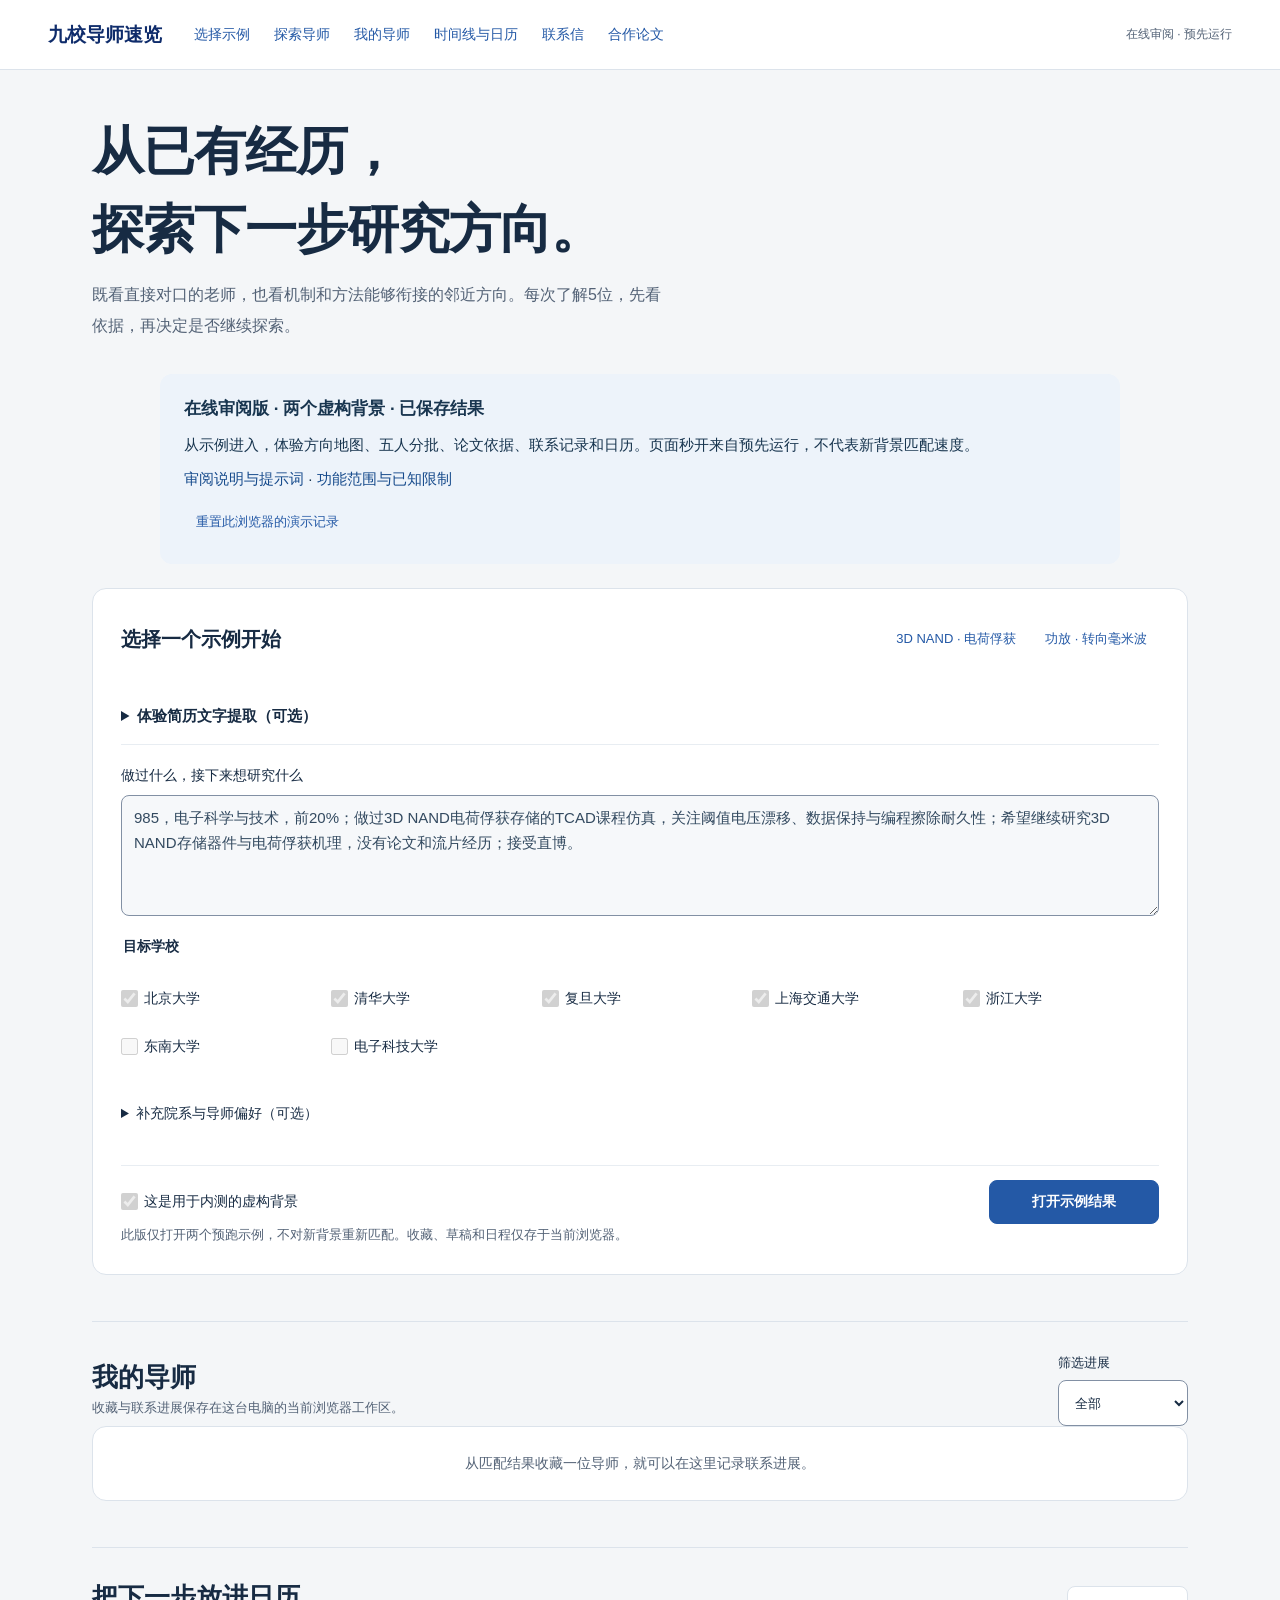
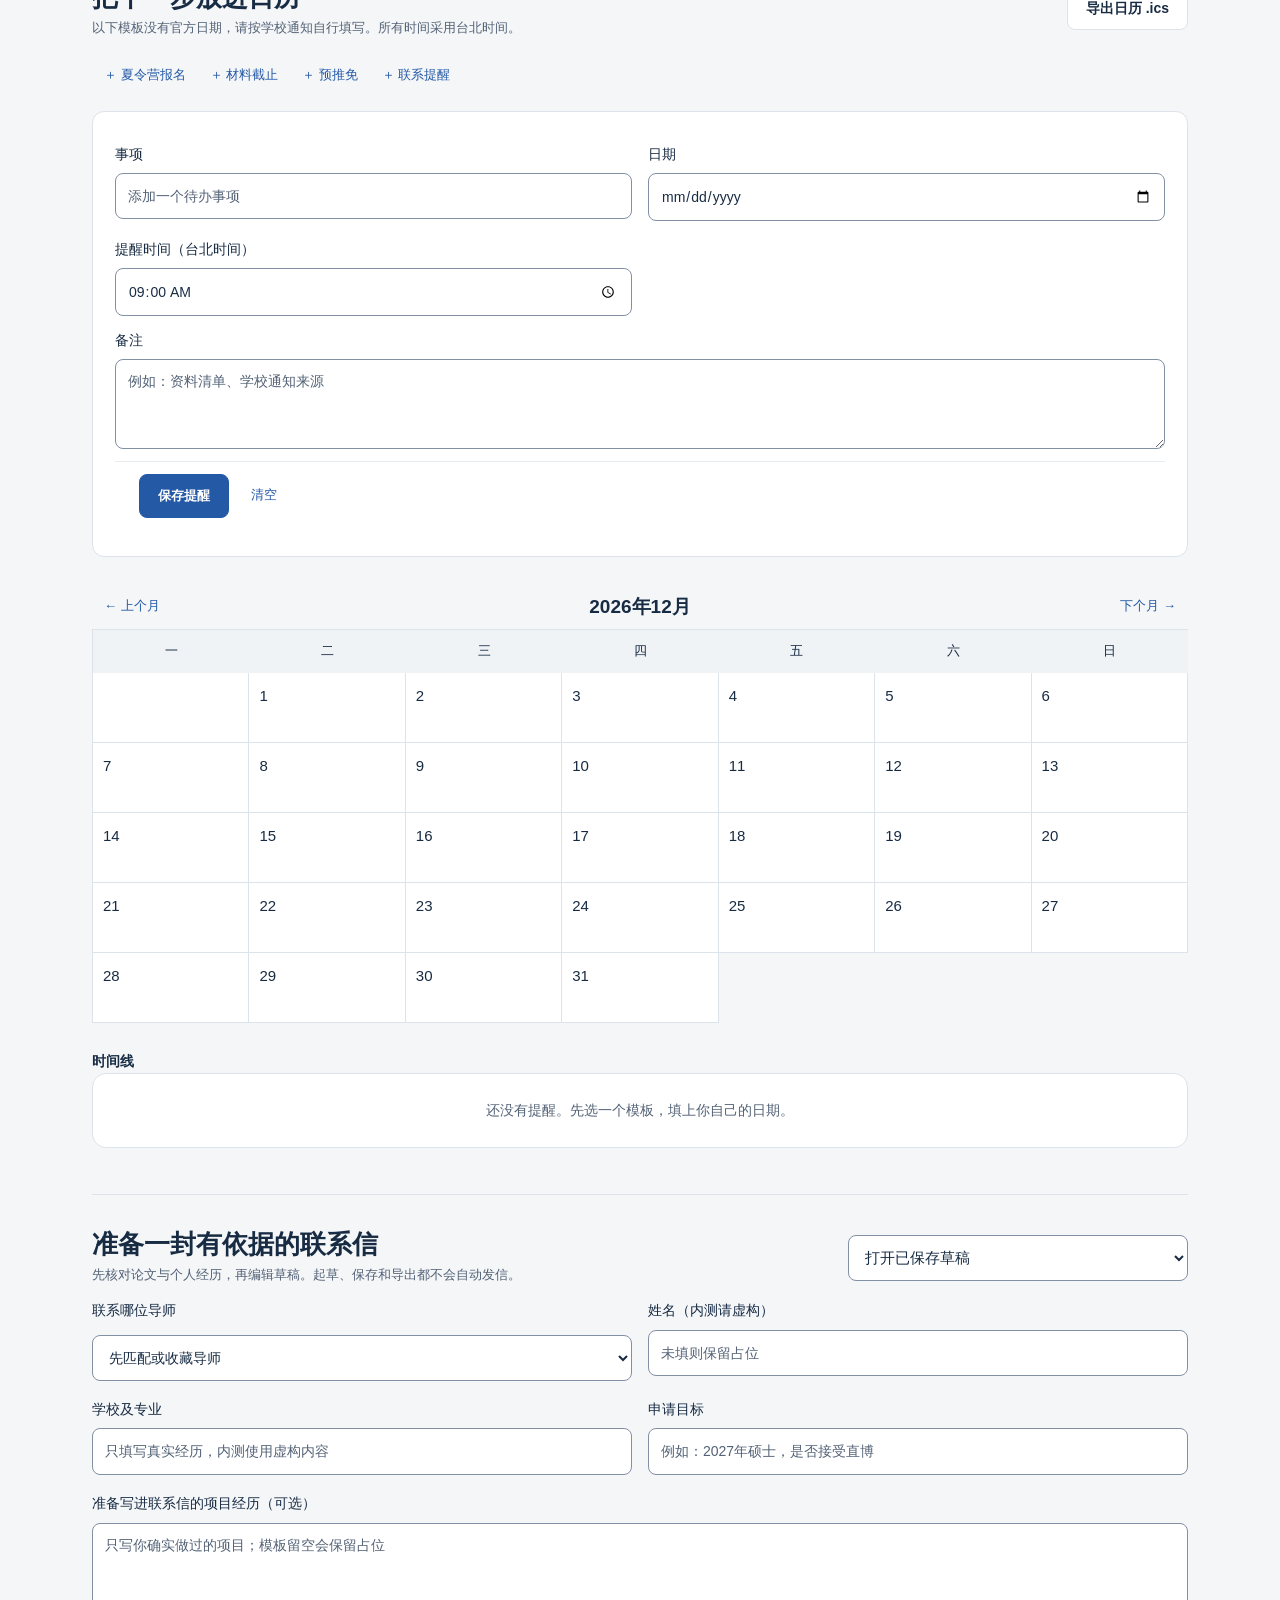
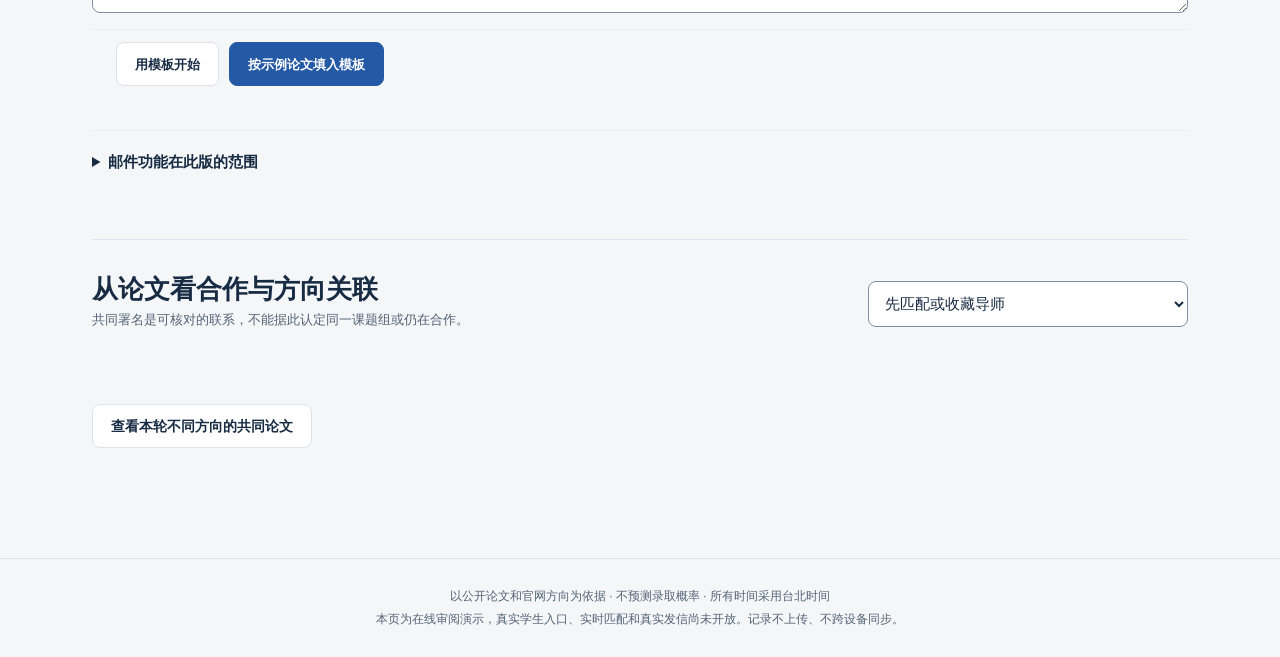
==== index.html @ c2f6258d "Publish curated interactive mentor review demo" ====
<!doctype html>
<html lang="zh-Hans"><head><meta charset="utf-8"><meta name="viewport" content="width=device-width,initial-scale=1"><meta name="theme-color" content="#F4F6F8"><title>导师探索 · 在线审阅版</title><link rel="stylesheet" href="./base.css"><link rel="stylesheet" href="./explore.css"><script src="./vendor/mammoth.browser.js" defer></script><script src="./review-runtime.js" defer></script><script src="./explore.js" defer></script><script src="./planner.js" defer></script><script src="./workbench.js" defer></script><link rel="stylesheet" href="./review.css"><script src="./review-controls.js" defer></script><meta name="robots" content="noindex,nofollow"><meta name="referrer" content="no-referrer"><meta http-equiv="Content-Security-Policy" content="default-src 'self'; script-src 'self'; style-src 'self' 'unsafe-inline'; img-src 'self' data:; connect-src 'self'; object-src 'none'; base-uri 'self'; form-action 'none'"></head>
<body><a class="skip-link" href="#main">跳到主要内容</a>
<header class="site-header"><div class="explore-nav"><a class="brand" href="./">九校导师速览</a><nav aria-label="主导航"><a href="#background">选择示例</a><a href="#results">探索导师</a><a href="#my-teachers">我的导师</a><a href="#calendar-section">时间线与日历</a><a href="#contact-workbench">联系信</a><a href="#network-section">合作论文</a></nav><span class="demo-mark">在线审阅 · 预先运行</span></div></header>
<main id="main">
<section id="background" aria-labelledby="page-title"><div class="intro"><h1 id="page-title">从已有经历，<br>探索下一步研究方向。</h1><p>既看直接对口的老师，也看机制和方法能够衔接的邻近方向。每次了解5位，先看依据，再决定是否继续探索。</p></div>
<aside class="review-intro" aria-label="审阅范围"><strong>在线审阅版 · 两个虚构背景 · 已保存结果</strong><p>从示例进入，体验方向地图、五人分批、论文依据、联系记录和日历。页面秒开来自预先运行，不代表新背景匹配速度。</p><p><a href="./REVIEWER_PROMPT.md" target="_blank" rel="noopener">审阅说明与提示词</a> · <a href="./README.md" target="_blank" rel="noopener">功能范围与已知限制</a></p><button id="reset-review" type="button" class="text-button">重置此浏览器的演示记录</button><span id="review-status" role="status"></span></aside><form id="profile-form" class="profile-panel"><div class="form-heading"><h2>选择一个示例开始</h2><div class="example-buttons"><button type="button" class="text-button" data-case="E01">3D NAND · 电荷俘获</button><button type="button" class="text-button" data-case="E06">功放 · 转向毫米波</button></div></div>
<details class="resume-upload"><summary>体验简历文字提取（可选）</summary><label for="resume-file">选择虚构简历</label><input id="resume-file" type="file" accept=".pdf,.docx"><p class="caption">PDF或Word，8MB以内。仅在浏览器提取文字，不会重新匹配；请使用虚构材料。</p><p id="resume-status" role="status"></p><div id="resume-preview" hidden><label for="resume-text">提取的文字 · 可直接修改</label><textarea id="resume-text" rows="5" maxlength="20000"></textarea><button id="apply-resume" class="button secondary" type="button">预览完成（此版不重新匹配）</button></div></details>
<label for="background-text">做过什么，接下来想研究什么</label><textarea readonly id="background-text" rows="4" minlength="15" maxlength="2400" required placeholder="例如：做过电荷俘获存储的课程仿真，想继续研究阈值漂移和数据保持。请把已有经历和目标分开写。"></textarea>
<fieldset><legend>目标学校</legend><div id="school-options" class="school-options"></div></fieldset>
<details class="preferences"><summary>补充院系与导师偏好（可选）</summary><div class="form-grid"><label>学院 / 院系关键词<input id="college" maxlength="120" placeholder="例如：微电子；留空不限"></label><label>直博意愿<select id="direct-phd"><option value="">不限定</option><option>接受</option><option>不接受</option></select></label><label>导师偏好<select id="mentor-preference"><option value="">不限定</option><option>年轻老师优先</option></select></label><label>更想探索的方向<input id="direction-preference" maxlength="120" placeholder="例如：器件可靠性"></label></div><p class="caption">院系用于筛选，方向偏好用于同等证据下排序。年龄与招生类型资料未统一核实，相关意愿会记录并提醒联系时确认。</p></details>
<label id="resume-confirm-wrap" class="fictional-label" hidden><input id="resume-confirm" type="checkbox">我已检查提取内容，区分了已有经历与研究目标</label>
<div class="form-bottom"><label class="fictional-label"><input id="fictional" type="checkbox" required checked>这是用于内测的虚构背景</label><button id="submit" class="button primary" type="submit">打开示例结果</button></div>
<p id="build-state" class="caption" role="status"></p></form></section>
<div id="error" class="notice warn" role="alert" hidden></div>
<section id="working" class="working" aria-live="polite" hidden><h2>正在寻找有依据的连接</h2><p id="working-text"></p><p class="caption">先找候选，再逐位读论文。已完成的步骤会保留。</p></section>
<section id="results" hidden aria-labelledby="results-title"><div class="results-title-row"><div><h2 id="results-title" tabindex="-1">你的方向地图</h2><p id="result-count" class="caption"></p></div><label class="account-control" for="account">演示档位<select id="account"><option value="普通">普通 · 1批</option><option value="会员">会员 · 最多4批</option></select></label></div>
<p id="result-mode" class="source-note"></p><div id="background-progress" class="background-progress" role="status" hidden><span id="background-progress-text"></span><button id="resume-job" type="button" class="text-button" hidden>接续其余候选</button></div><p id="preference-note" class="source-note"></p>
<p class="map-help">选一个方向，下一批围绕它继续探索。地图人数来自本轮论文判断；不足20位时按实际人数展示。<a href="#teacher-cards">先看这一批导师 ↓</a></p>
<div id="direction-map" class="direction-map" role="group" aria-label="选择下一批方向"></div>
<div class="batch-heading"><h2 id="batch-title">先了解这5位</h2><p id="batch-note" class="caption"></p></div><div id="teacher-cards"></div>
<div class="next-row"><p id="next-note" class="caption"></p><button type="button" id="next" class="button primary">再看下一批5位</button></div>
<section class="why-section" aria-labelledby="why-title"><h2 id="why-title">没有看到你想到的老师？</h2><p>查一查是学校范围、目录覆盖，还是这轮检索和判断的原因。</p><form id="why-form"><label for="teacher-name">导师姓名</label><div class="why-controls"><input id="teacher-name" maxlength="40" required placeholder="输入完整姓名"><button class="button secondary" type="submit">查看原因</button></div></form><div id="why-answer" role="status"></div></section>
</section>
<section id="my-teachers" class="planner-section" aria-labelledby="saved-title"><div class="results-title-row"><div><h2 id="saved-title">我的导师</h2><p class="caption">收藏与联系进展保存在这台电脑的当前浏览器工作区。</p></div><label>筛选进展<select id="contact-filter"><option value="">全部</option><option>未联系</option><option>已发邮件</option><option>已回复</option><option>面谈</option><option>放弃</option></select></label></div><div id="saved-teachers"></div><p id="planner-status" role="status" class="caption"></p></section>
<section id="calendar-section" class="planner-section" aria-labelledby="calendar-title"><div class="results-title-row"><div><h2 id="calendar-title">把下一步放进日历</h2><p class="caption">以下模板没有官方日期，请按学校通知自行填写。所有时间采用台北时间。</p></div><a id="export-calendar" class="button secondary" download="导师探索提醒.ics">导出日历 .ics</a></div><div class="template-actions" aria-label="添加时间线模板"><button class="text-button" type="button" data-template="夏令营报名">＋ 夏令营报名</button><button class="text-button" type="button" data-template="材料截止">＋ 材料截止</button><button class="text-button" type="button" data-template="预推免">＋ 预推免</button><button class="text-button" type="button" data-template="联系提醒">＋ 联系提醒</button></div><form id="event-form" class="event-form"><input id="event-id" type="hidden"><div class="form-grid"><label>事项<input id="event-title" maxlength="120" required placeholder="添加一个待办事项"></label><label>日期<input id="event-date" type="date" required></label><label>提醒时间（台北时间）<input id="event-time" type="time" value="09:00" required></label></div><label>备注<textarea id="event-notes" maxlength="2000" rows="2" placeholder="例如：资料清单、学校通知来源"></textarea></label><div class="card-actions"><button class="button primary" type="submit">保存提醒</button><button id="event-reset" class="text-button" type="button">清空</button></div></form><p id="calendar-status" class="caption" role="status"></p><div class="calendar-toolbar"><button id="month-prev" class="text-button" type="button" aria-label="上个月">← 上个月</button><h3 id="month-label"></h3><button id="month-next" class="text-button" type="button" aria-label="下个月">下个月 →</button></div><div id="calendar-grid" class="calendar-grid" aria-label="月历"></div><h3>时间线</h3><div id="event-list"></div><p id="calendar-list-status" class="caption" role="status"></p></section>
<section id="contact-workbench" class="planner-section" aria-labelledby="outreach-title"><div class="results-title-row"><div><h2 id="outreach-title">准备一封有依据的联系信</h2><p class="caption">先核对论文与个人经历，再编辑草稿。起草、保存和导出都不会自动发信。</p></div><select id="draft-list" aria-label="已保存的草稿"><option value="">打开已保存草稿</option></select></div>
<div class="form-grid"><label>联系哪位导师<select id="draft-teacher"><option value="">先匹配或收藏导师</option></select></label><label>姓名（内测请虚构）<input id="student-name" maxlength="160" placeholder="未填则保留占位"></label><label>学校及专业<input id="school-major" maxlength="160" placeholder="只填写真实经历，内测使用虚构内容"></label><label>申请目标<input id="application" maxlength="160" placeholder="例如：2027年硕士，是否接受直博"></label></div><label class="experience-field">准备写进联系信的项目经历（可选）<textarea id="outreach-experience" rows="2" maxlength="160" placeholder="只写你确实做过的项目；模板留空会保留占位"></textarea></label><div class="card-actions"><button id="draft-template" type="button" class="button secondary">用模板开始</button><button id="draft-generate" type="button" class="button primary">按示例论文填入模板</button></div><p id="draft-status" class="caption" role="status"></p>
<form id="draft-form" hidden><input id="draft-id" type="hidden"><div class="form-grid"><label>收件邮箱<input id="draft-recipient" type="email" placeholder="公开邮箱仍需人工核对"></label><label>邮件主题<input id="draft-subject" maxlength="200" required></label></div><label>正文<textarea id="draft-body" rows="12" maxlength="12000" required></textarea></label><ul id="draft-checklist" class="caption"></ul><label class="check-row"><input id="draft-reviewed" type="checkbox">已核对个人经历、论文描述、收件人和正文</label><div class="card-actions"><button type="submit" class="button primary">保存草稿</button><button id="draft-copy" type="button" class="button secondary">复制正文</button><a id="draft-txt" class="text-button" download="套磁信草稿.txt">下载文字</a><a id="draft-docx" class="text-button" download="套磁信草稿.docx">下载Word</a><a id="draft-eml" class="text-button" download="套磁信草稿.eml">下载邮件草稿</a></div><p class="source-note">下载的是最近保存版本；修改后请先保存。</p><details><summary>这封信参考的论文</summary><div id="draft-papers"></div></details></form>
<details class="mail-settings"><summary>邮件功能在此版的范围</summary><p id="mail-boundary" class="source-note">在线审阅版不连接邮箱、不收集密码、不发送邮件。可以编辑和导出草稿，回复状态请在“我的导师”手动记录。</p><form id="mail-config" hidden><fieldset disabled><div class="form-grid"><label>发信邮箱<input id="mail-address" type="email" required autocomplete="off"></label><label>邮箱授权码<input id="mail-password" type="password" autocomplete="new-password" placeholder="只在本机填写，留空保留原值"></label><label>SMTP服务器<input id="smtp-host" placeholder="例如 smtp.163.com" required></label><label>加密连接<select id="smtp-port"><option value="465">465 · SSL</option><option value="587">587 · STARTTLS</option></select></label><label>IMAP服务器（回复同步可选）<input id="imap-host" placeholder="例如 imap.163.com"></label></div><div class="card-actions"><button class="button secondary" type="submit">保存本机邮箱配置</button><button id="mail-verify" type="button" class="text-button">验证连接，不发邮件</button></div></fieldset></form><div class="card-actions mail-actions" hidden><button id="mail-test" type="button" disabled class="button secondary">发送已确认草稿到自己</button><button id="mail-sync" type="button" disabled class="text-button">检查最近邮件的回复</button></div><p id="mail-status" role="status" class="caption"></p><div id="mail-history" hidden></div></details></section>
<section id="network-section" class="planner-section" aria-labelledby="network-title"><div class="results-title-row"><div><h2 id="network-title">从论文看合作与方向关联</h2><p class="caption">共同署名是可核对的联系，不能据此认定同一课题组或仍在合作。</p></div><select id="network-teacher" aria-label="查看哪位导师的合作论文"><option value="">先选择一位已展示的导师</option></select></div><p id="network-status" class="caption" role="status"></p><div class="network-layout"><div><div id="network-graph"></div><div id="network-list" class="coauthor-list" role="group" aria-label="选择共同作者"></div></div><div id="network-evidence"></div></div><button id="load-group-links" type="button" class="button secondary">查看本轮不同方向的共同论文</button><div id="group-links"></div></section>
</main><footer class="explore-footer">以公开论文和官网方向为依据 · 不预测录取概率 · 所有时间采用台北时间<br>本页为在线审阅演示，真实学生入口、实时匹配和真实发信尚未开放。记录不上传、不跨设备同步。</footer></body></html>
---- base.css ----
:root {
  --bg: #F4F6F8;
  --surface: #FFFFFF;
  --surface-sub: #F0F3F6;
  --border: #DCE3EB;
  --control-border: #8290A4;
  --divider: #E8EDF2;
  --text: #172B43;
  --text-2: #536276;
  --primary: #2459A6;
  --primary-hover: #18447F;
  --primary-tint: #EAF0F8;
  --primary-deep: #0F2C6B;
  --warn-text: #8A3D00;
  --warn-tint: #FDF1E4;
  --warn-line: #C2690F;
  --neutral-tint: #EEF1F5;
  --neutral-text: #3E4550;
  --disabled-bg: #C9D3E8;
}
* { box-sizing: border-box; }
[hidden] { display: none !important; }
html { color-scheme: light; scroll-padding-top: 108px; scrollbar-color: #9AAABD var(--bg); }
body { margin: 0; background: var(--bg); color: var(--text); font-family: -apple-system, BlinkMacSystemFont, "Segoe UI", "PingFang SC", "Noto Sans SC", "Microsoft YaHei", sans-serif; font-size: 15px; line-height: 1.75; overflow-wrap: anywhere; -webkit-font-smoothing: antialiased; }
button, input, select, textarea { font: inherit; }
button, summary, select { -webkit-tap-highlight-color: transparent; }
button, a, input, select, textarea, summary { touch-action: manipulation; }
button { cursor: pointer; }
button:disabled { cursor: not-allowed; opacity: .65; }
a { color: var(--primary); text-decoration: none; text-underline-offset: 4px; }
a:hover { text-decoration: underline; }
button:focus-visible, a:focus-visible, summary:focus-visible { outline: 3px solid var(--primary); outline-offset: 3px; }
input:focus, textarea:focus, select:focus { outline: 2px solid var(--primary); outline-offset: 2px; border-color: var(--primary); }
h1, h2, h3, p { margin: 0; }
h1 { font-size: 30px; line-height: 1.45; font-weight: 700; letter-spacing: -.025em; text-wrap: balance; }
h2 { font-size: 20px; line-height: 1.5; font-weight: 650; }
h3 { font-size: 14px; font-weight: 650; color: var(--text); }
svg { width: 22px; height: 22px; fill: none; stroke: currentColor; stroke-width: 1.7; stroke-linecap: round; stroke-linejoin: round; flex-shrink: 0; }
.sr-only { position: absolute; width: 1px; height: 1px; padding: 0; margin: -1px; overflow: hidden; clip: rect(0, 0, 0, 0); white-space: nowrap; border: 0; }
.skip-link { position: fixed; top: -100px; left: 16px; z-index: 100; padding: 10px 16px; background: var(--surface); border-radius: 8px; }
.skip-link:focus { top: 8px; }
.site-header { position: sticky; top: 0; z-index: 20; border-bottom: 1px solid var(--border); background: var(--surface); }
.header-inner { max-width: 1440px; min-height: 80px; margin: auto; padding: 0 32px; display: flex; align-items: center; gap: 14px; }
.brand { display: flex; gap: 12px; align-items: center; color: var(--text); font-size: 19px; font-weight: 700; white-space: nowrap; }
.brand:hover { text-decoration: none; }
.brand-mark { display: inline-flex; align-items: center; justify-content: center; width: 42px; height: 42px; border-radius: 12px; color: var(--surface); background: var(--primary-deep); font-size: 16px; }
.local-label { padding: 0 0 0 14px; font-size: 12px; color: var(--text-2); border-left: 1px solid var(--border); white-space: nowrap; }
.main-nav { display: flex; align-items: center; gap: 8px; margin-left: auto; }
.nav-item { position: relative; display: flex; align-items: center; gap: 8px; min-height: 46px; padding: 0 18px; border: 0; border-radius: 8px; background: var(--surface); color: var(--text-2); font-size: 14px; font-weight: 600; white-space: nowrap; }
.nav-item:hover { background: var(--surface-sub); }
.nav-item.active { background: var(--primary-tint); color: var(--primary); }
.nav-item svg { width: 19px; height: 19px; }
.nav-count { min-width: 18px; height: 18px; padding: 0 4px; display: inline-flex; align-items: center; justify-content: center; border-radius: 999px; font-size: 12px; line-height: 1; background: var(--primary-tint); color: var(--primary); }
.nav-dot { font-size: 12px; color: var(--primary); }
main { max-width: 1440px; margin: 0 auto; padding: 40px 32px 64px; min-height: calc(100vh - 196px); }
.view { min-width: 0; }
.page-heading { display: flex; align-items: center; justify-content: space-between; gap: 24px; margin-bottom: 24px; }
.caption { font-size: 13px; line-height: 1.75; color: var(--text-2); }
.page-intro { color: var(--text-2); margin: -12px 0 28px; max-width: 76ch; font-size: 14px; }
.panel { padding: 24px; background: var(--surface); border: 1px solid var(--border); border-radius: 14px; }
.button { display: inline-flex; justify-content: center; align-items: center; gap: 8px; min-height: 44px; padding: 10px 18px; border: 1px solid var(--border); border-radius: 8px; font-size: 14px; font-weight: 600; line-height: 1.5; text-align: center; transition: background-color 160ms ease-out, border-color 160ms ease-out; }
.button.primary { color: var(--surface); background: var(--primary); border-color: var(--primary); }
.button.primary:hover { background: var(--primary-hover); border-color: var(--primary-hover); }
.button.primary:disabled { color: var(--neutral-text); background: var(--disabled-bg); border-color: var(--disabled-bg); }
.button.secondary { background: var(--surface); color: var(--text); }
.button.secondary:hover { background: var(--surface-sub); }
.button.weak { background: transparent; border-color: transparent; color: var(--text-2); }
.button.saved { background: var(--primary-tint); color: var(--primary); border-color: var(--primary-tint); }
.text-button { display: inline-flex; min-height: 44px; padding: 8px 12px; align-items: center; justify-content: center; border: 0; background: transparent; color: var(--primary); font-size: 13px; }
.full-width { width: 100%; }
.notice { padding: 14px 18px; border: 1px solid var(--border); border-radius: 12px; color: var(--text-2); background: var(--surface-sub); font-size: 14px; }
.notice.warn { background: var(--warn-tint); color: var(--warn-text); border-color: var(--warn-line); }
#connection-message { margin-bottom: 16px; }
.search-panel { padding: 24px 28px 18px; }
.search-bar { display: flex; gap: 12px; }
.search-input-wrap { position: relative; flex: 1; min-width: 0; }
.search-input-wrap svg { position: absolute; left: 18px; top: 17px; color: var(--text-2); width: 22px; height: 22px; }
.search-panel .search-input-wrap input { padding-left: 52px; height: 56px; background: var(--surface); font-size: 16px; }
.search-bar .button { min-width: 112px; }
input:not([type=checkbox]), textarea, select { display: block; width: 100%; min-height: 46px; border: 1px solid var(--control-border); border-radius: 8px; padding: 10px 12px; background: var(--surface); color: var(--text); caret-color: var(--primary); }
input::placeholder, textarea::placeholder { color: var(--text-2); opacity: 1; }
textarea { resize: vertical; min-height: 90px; line-height: 1.65; }
input[type=checkbox] { width: 17px; height: 17px; margin: 0; accent-color: var(--primary); flex-shrink: 0; }
.direction-chips { display: flex; flex-wrap: wrap; gap: 8px; padding: 16px 0 18px; }
.chip { min-height: 44px; padding: 8px 14px; border: 1px solid transparent; background: var(--surface-sub); color: var(--neutral-text); border-radius: 8px; font-size: 13px; }
.chip:hover, .chip.active { border-color: var(--primary); color: var(--primary); background: var(--primary-tint); }
.filter-row { display: flex; gap: 32px; align-items: start; border-top: 1px solid var(--divider); padding-top: 8px; }
.school-filter { flex: 1; min-width: 0; }
.school-filter summary { cursor: pointer; min-height: 48px; display: flex; align-items: center; gap: 9px; font-size: 14px; list-style: none; }
.school-filter summary::after { content: ""; width: 7px; height: 7px; border-bottom: 1.5px solid currentColor; border-right: 1.5px solid currentColor; transform: rotate(45deg); margin-left: auto; margin-right: 6px; }
.school-filter summary::-webkit-details-marker { display: none; }
.school-filter[open] summary::after { transform: rotate(225deg); }
.school-filter-content { padding-bottom: 10px; }
.school-filter-actions { display: flex; gap: 4px; align-items: center; justify-content: flex-start; }
.school-filter-actions .caption { margin-right: auto; }
.school-options { display: grid; grid-template-columns: repeat(3, 1fr); gap: 5px; }
.school-choice { display: flex; align-items: center; gap: 7px; min-height: 44px; font-size: 13px; cursor: pointer; padding: 5px 4px; }
.scope-label { display: flex; align-items: center; gap: 8px; flex-shrink: 0; font-size: 14px; min-height: 48px; }
.scope-label select { min-height: 44px; padding: 8px 28px 8px 12px; font-size: 13px; width: 210px; }
.filter-note { padding-top: 1px; }
.results-heading { display: flex; align-items: center; justify-content: space-between; gap: 16px; margin: 32px 0 18px; }
.results-heading h2 { margin-bottom: 2px; }
.count-label { font-size: 13px; color: var(--text-2); white-space: nowrap; }
.matched-terms { margin: -4px 0 12px; font-size: 13px; color: var(--text-2); }
.cards-grid { display: grid; grid-template-columns: repeat(2, minmax(0, 1fr)); gap: 20px; align-items: start; }
.teacher-card { background: var(--surface); border: 1px solid var(--border); border-radius: 14px; min-width: 0; overflow: hidden; }
.card-top { padding: 24px 24px 18px; }
.teacher-heading { display: flex; align-items: start; justify-content: space-between; gap: 10px; }
.teacher-name { font-size: 24px; line-height: 1.4; color: var(--text); font-weight: 650; }
.teacher-title { color: var(--text-2); font-size: 13px; margin-top: 3px; }
.teacher-school { color: var(--text-2); font-size: 13px; margin-top: 6px; }
.scope-tag { font-size: 12px; color: var(--text-2); padding: 3px 0; white-space: nowrap; }
.teacher-summary { font-size: 15px; font-weight: 400; line-height: 1.85; margin: 18px 0 14px; }
.tags { display: flex; flex-wrap: wrap; gap: 6px; }
.tag, .pill { display: inline-flex; align-items: center; font-size: 12px; font-weight: 400; line-height: 1.5; padding: 4px 8px; border-radius: 5px; color: var(--neutral-text); background: var(--neutral-tint); }
.pill.blue { color: var(--primary); background: var(--primary-tint); }
.pill.warn { color: var(--warn-text); background: var(--warn-tint); }
.card-meta { display: flex; flex-wrap: wrap; gap: 12px; margin-top: 14px; color: var(--text-2); font-size: 12px; font-variant-numeric: tabular-nums; }
.preread { margin: 0 24px 20px; padding: 16px 0 0; border-top: 1px solid var(--divider); }
.preread-label { font-size: 13px; color: var(--text-2); font-weight: 600; margin-bottom: 10px; }
.preread a { display: block; color: var(--primary); font-size: 15px; font-weight: 600; line-height: 1.75; }
.preread p + p { margin-top: 5px; }
.preread .caption { margin-top: 10px; }
.evidence-block { margin: 0 24px 20px; }
.evidence-block h3 { margin-bottom: 14px; color: var(--text-2); font-size: 13px; }
.reason-list { padding: 0; margin: 0; list-style: none; font-size: 15px; line-height: 1.85; }
.reason-list li { margin: 0 0 16px; }
.reason-source { display: flex; align-items: center; min-height: 44px; font-size: 13px; padding: 6px 0; width: fit-content; line-height: 1.65; }
.uncertainties { margin: 10px 0 0; padding: 0; list-style: none; font-size: 13px; color: var(--warn-text); }
.uncertainties li { margin-top: 4px; }
.uncertainty-details { margin-top: 16px; border-top: 1px solid var(--divider); }
.uncertainty-details > summary { min-height: 44px; display: flex; align-items: center; justify-content: space-between; gap: 8px; cursor: pointer; font-size: 13px; color: var(--warn-text); list-style: none; }
.uncertainty-details > summary::before { content: none; }
.uncertainty-details[open] > summary::before { content: none; }
.uncertainty-details > summary::-webkit-details-marker { display: none; }
.uncertainty-details .uncertainties { margin-top: 0; }
.card-details { border-top: 1px solid var(--divider); }
.card-details > summary { display: flex; min-height: 50px; padding: 12px 24px; align-items: center; justify-content: space-between; list-style: none; cursor: pointer; color: var(--text-2); font-size: 13px; }
.card-details > summary::-webkit-details-marker { display: none; }
.card-details > summary::after { content: ""; width: 7px; height: 7px; border-bottom: 1.5px solid currentColor; border-right: 1.5px solid currentColor; transform: rotate(45deg); margin-right: 3px; }
.card-details[open] > summary::after { transform: rotate(225deg); }
.card-details > summary:hover { background: var(--bg); }
.details-content { padding: 12px 24px 24px; max-width: 86ch; }
.detail-section { margin-bottom: 28px; }
.detail-section:last-child { margin-bottom: 0; }
.detail-section h3 { margin-bottom: 8px; }
.detail-section p { margin-top: 6px; font-size: 14px; }
.overview-row { margin-bottom: 8px; }
.overview-row strong { font-size: 13px; color: var(--text-2); font-weight: 500; display: block; }
.overview-row p { margin-top: 1px; }
.detail-list { list-style: none; margin: 0; padding: 0; font-size: 14px; }
.detail-list li { margin: 7px 0; }
.direction-label { font-size: 13px; color: var(--text-2); margin-bottom: 4px; }
.work { margin: 0 0 15px; }
.work:last-child { margin-bottom: 0; }
.work-title { display: block; color: var(--text); font-size: 14px; font-weight: 500; line-height: 1.55; padding: 2px 0; }
.work-meta { display: flex; flex-wrap: wrap; gap: 4px 8px; color: var(--text-2); font-size: 13px; margin-top: 5px; }
.work .original-title { color: var(--text-2); font-size: 13px; line-height: 1.5; margin-top: 5px; }
.work .method { font-size: 14px; margin-top: 6px; }
.data-warning { color: var(--warn-text); font-size: 13px; font-weight: 400; }
.recruitment-row { display: grid; grid-template-columns: 62px minmax(0, 1fr); gap: 6px; margin: 6px 0; font-size: 14px; }
.recruitment-row dt { color: var(--text-2); }
.recruitment-row dd { margin: 0; }
.profile-link { display: inline-flex; align-items: center; min-height: 44px; font-size: 14px; }
.email-line { background: var(--surface-sub); padding: 8px 10px; border-radius: 8px; font-size: 13px; margin-top: 4px; }
.card-actions { display: flex; gap: 8px; padding: 12px 24px 20px; border-top: 1px solid var(--divider); }
.card-actions .favorite-button { flex: 1; }
.card-actions .button { font-size: 13px; }
.empty-state { grid-column: 1 / -1; border: 1px solid var(--border); border-radius: 14px; padding: 72px 24px; text-align: center; color: var(--text-2); background: var(--surface); }
.empty-state h2 { color: var(--text); margin-bottom: 5px; }
.empty-state .button { margin-top: 15px; }
.empty-state p { max-width: 500px; margin: auto; }
.loading-mark { display: inline-block; width: 19px; height: 19px; border: 2px solid var(--border); border-top-color: var(--primary); border-radius: 50%; animation: spin 1s linear infinite; margin-bottom: 8px; }
@keyframes spin { to { transform: rotate(360deg); } }
.load-more { display: flex; justify-content: center; margin: 20px 0 4px; }
.section-header { display: flex; align-items: center; justify-content: space-between; gap: 12px; margin-bottom: 14px; }
.profile-form { max-width: 960px; margin: 0 auto; display: flex; flex-direction: column; gap: 24px; padding: 32px; }
.profile-form .section-header { margin-bottom: -2px; }
.demo-entry { display: flex; align-items: center; justify-content: space-between; gap: 12px; }
.demo-entry .button { flex-shrink: 0; }
.completed-demos { margin-bottom: 24px; padding: 0; background: transparent; border: 0; border-radius: 0; }
.demo-controls { display: flex; align-items: center; gap: 12px; flex: 1; max-width: 690px; min-width: 0; }
.demo-controls select { min-width: 0; flex: 1; font-size: 13px; }
.result-global-notes { margin: 0; padding: 0; }
.result-global-notes h3 { margin: 4px 0 8px; }
.result-global-notes ul { margin: 12px 0 16px; padding-left: 18px; font-size: 13px; color: var(--text-2); max-width: 76ch; }
.result-global-notes li + li { margin-top: 5px; }
.demo-result-notice { margin-bottom: 12px; }
.profile-form .example-select { margin-bottom: -12px; }
.form-grid { display: grid; grid-template-columns: repeat(2, minmax(0, 1fr)); gap: 24px; }
form label:not(.school-choice):not(.checkbox-label):not(.scope-label), .tracking-toolbar > label { display: flex; flex-direction: column; gap: 6px; font-size: 14px; }
.input-suffix { position: relative; }
.input-suffix input { padding-right: 35px; }
.input-suffix span { position: absolute; right: 13px; top: 10px; color: var(--text-2); }
.form-fieldset { min-width: 0; border: 0; padding: 0; margin: 0; }
.form-fieldset legend { font-size: 14px; padding: 0; margin-bottom: 5px; }
.form-fieldset legend .caption { margin-left: 7px; }
.check-row { display: flex; flex-wrap: wrap; gap: 8px 20px; }
.check-row label, form .checkbox-label { display: flex !important; flex-direction: row !important; align-items: center; gap: 7px !important; min-height: 44px; cursor: pointer; }
.form-footer { display: flex; justify-content: space-between; align-items: center; gap: 16px; padding-top: 14px; border-top: 1px solid var(--divider); }
.form-footer .button { min-width: 150px; }
.background-summary { display: flex; justify-content: space-between; align-items: center; gap: 24px; margin-bottom: 0; padding: 12px 24px; border-radius: 14px 14px 0 0; border-bottom-color: var(--divider); background: var(--surface); }
.background-details { flex: 1; min-width: 0; }
.background-details > summary { display: flex; align-items: center; flex-wrap: wrap; gap: 8px 20px; min-height: 44px; cursor: pointer; list-style: none; font-size: 14px; font-weight: 600; }
.background-details > summary::-webkit-details-marker { display: none; }
.background-details > summary::after { content: ""; width: 7px; height: 7px; border-bottom: 1.5px solid currentColor; border-right: 1.5px solid currentColor; transform: rotate(45deg); margin: 0 4px 0 auto; }
.background-details[open] > summary::after { transform: rotate(225deg); }
.background-details[open] > p { margin-top: 12px; }
.background-summary p { font-size: 14px; color: var(--text); max-width: 100ch; }
.background-summary .button { flex-shrink: 0; font-size: 13px; }
.match-callout { margin-bottom: 24px; border-top: 0; border-radius: 0 0 14px 14px; }
#view-match:has(#match-stage:not([hidden])) .page-intro { display: none; }
.match-callout h2 { font-size: 22px; margin-bottom: 0; }
.match-callout .caption { max-width: 92ch; }
.callout-footer { display: flex; justify-content: space-between; align-items: center; gap: 16px; margin-top: 13px; }
.callout-footer .button { flex-shrink: 0; }
.progress-steps { display: flex; gap: 8px; margin-top: 15px; }
.progress-step { display: flex; align-items: center; gap: 6px; font-size: 13px; color: var(--text-2); padding: 6px 10px; border: 1px solid var(--border); border-radius: 999px; }
.progress-step.active { background: var(--primary-tint); color: var(--primary); border-color: var(--primary-tint); }
.progress-step.done { color: var(--primary); }
.elapsed { color: var(--text-2); font-size: 13px; margin-top: 10px; }
.group-heading { margin: 36px 0 8px; display: flex; align-items: center; gap: 12px; }
.group-jumps { display: flex; align-items: stretch; gap: 24px; padding: 0; margin: 24px 0 0; border-bottom: 1px solid var(--border); }
.group-jumps a { display: inline-flex; align-items: center; justify-content: center; gap: 12px; min-height: 56px; padding: 10px 4px; color: var(--text-2); font-size: 14px; font-weight: 600; border-bottom: 2px solid transparent; line-height: 1.5; }
.group-jumps a:hover { color: var(--primary); border-bottom-color: var(--primary); text-decoration: none; }
.group-heading h2 { font-size: 22px; }
.group-count { font-size: 13px; color: var(--text-2); }
.group-description { color: var(--text-2); font-size: 14px; margin: 0 0 20px; }
.group-empty { padding: 24px; border: 1px dashed var(--border); border-radius: 12px; color: var(--text-2); font-size: 14px; }
.cases-panel { margin-top: 40px; }
.cases-panel h2 { margin-bottom: 9px; }
.empty-case { font-size: 14px; color: var(--text-2); padding: 10px 0; }
.case-row { border-top: 1px solid var(--divider); padding: 12px 0; }
.case-row:first-child { border: 0; }
.case-row p + p { margin-top: 4px; }
.metrics { display: grid; grid-template-columns: repeat(4, minmax(0, 1fr)); gap: 20px; margin: 12px 0; }
.metric { padding: 8px 0; }
.metric dt { font-size: 12px; color: var(--text-2); }
.metric dd { font-size: 16px; margin: 4px 0 0; font-weight: 500; }
.metrics-note { margin-top: 10px; }
.batch-table-wrap { overflow-x: auto; max-width: 100%; margin: 12px 0; }
.batch-table { border-collapse: collapse; width: 100%; font-size: 13px; text-align: left; }
.batch-table caption { text-align: left; font-weight: 600; padding: 8px 0; }
.batch-table th, .batch-table td { padding: 9px 7px; border-bottom: 1px solid var(--divider); white-space: nowrap; }
.batch-table th { color: var(--text-2); font-weight: 500; }
.run-metrics { margin-top: 0; border-top: 0; }
.run-metrics > summary { min-height: 44px; display: flex; align-items: center; justify-content: space-between; gap: 10px; color: var(--text-2); font-size: 14px; cursor: pointer; list-style: none; }
.run-metrics > summary::after { content: ""; width: 7px; height: 7px; border-bottom: 1.5px solid currentColor; border-right: 1.5px solid currentColor; transform: rotate(45deg); margin-right: 3px; }
.run-metrics[open] > summary::after { transform: rotate(225deg); }
.run-metrics > summary::-webkit-details-marker { display: none; }
.run-metrics .metrics { margin-top: 3px; }
.tracking-toolbar { display: flex; justify-content: space-between; align-items: end; gap: 24px; margin: 24px 0; }
.tracking-toolbar select { min-width: 170px; }
.tracking-toolbar .button { font-size: 13px; }
.tracking-list { display: grid; gap: 24px; }
.tracking-item { display: grid; grid-template-columns: minmax(0, 1.1fr) minmax(0, 1fr); border: 1px solid var(--border); background: var(--surface); border-radius: 14px; overflow: hidden; }
.tracking-item .teacher-card { border: 0; border-radius: 0; }
.track-controls { border-left: 1px solid var(--divider); padding: 24px; }
.track-controls label { font-size: 14px; display: block; margin: 10px 0 6px; }
.track-controls select { margin-top: 6px; }
.track-status-line { display: flex; justify-content: space-between; align-items: center; gap: 8px; }
.status-badge { display: inline-flex; font-size: 13px; border-radius: 999px; padding: 4px 9px; line-height: 1.5; background: var(--neutral-tint); color: var(--neutral-text); }
.status-uncontacted { background: var(--surface); color: var(--neutral-text); border: 1px solid var(--border); }
.status-replied { background: var(--primary-tint); color: var(--primary); }
.status-talking { background: var(--primary); color: var(--surface); }
.status-admitted { background: var(--primary-deep); color: var(--surface); }
.status-declined { background: var(--warn-tint); color: var(--warn-text); }
.status-no-reply { background: var(--surface); color: var(--text-2); border: 1px dashed var(--text-2); }
.track-note { min-height: 80px; margin-bottom: 9px; }
.track-history { margin-top: 14px; border-top: 1px solid var(--divider); }
.track-history summary { padding: 10px 0; min-height: 44px; font-size: 14px; cursor: pointer; }
.timeline { margin: 4px 0 0; padding-left: 20px; font-size: 13px; }
.timeline li { padding: 0 0 12px 3px; }
.timeline time { display: block; color: var(--text-2); font-size: 12px; }
.settings-grid { display: grid; grid-template-columns: minmax(0, 1.1fr) minmax(0, 1fr); gap: 24px; align-items: start; }
.settings-panel { display: flex; flex-direction: column; gap: 20px; }
.settings-panel .section-header { margin-bottom: 0; }
.setting-lead { font-size: 16px; font-weight: 500; margin-bottom: -7px; }
.settings-panel .button.primary { margin-top: 3px; }
.settings-side { display: grid; gap: 24px; }
.key-values { display: grid; grid-template-columns: 1fr 1fr; gap: 9px; margin: 0; font-size: 14px; }
.key-values dt { color: var(--text-2); }
.key-values dd { margin: 0; text-align: right; }
#case-import-form { display: grid; gap: 10px; }
.file-label input { padding: 9px !important; font-size: 13px; }
.file-label input::file-selector-button { border: 0; border-right: 1px solid var(--border); background: var(--surface); padding: 3px 10px 3px 0; color: var(--text-2); font: inherit; margin-right: 8px; }
.run-log-panel { margin-top: 24px; }
.run-log-panel .section-header { margin-bottom: 7px; }
.run-log-panel .button { font-size: 13px; }
.run-entry { border-top: 1px solid var(--divider); padding-top: 12px; margin-top: 14px; }
.run-entry summary { cursor: pointer; min-height: 44px; display: flex; align-items: center; justify-content: space-between; gap: 10px; font-size: 14px; }
.run-entry .metrics { margin-top: 8px; }
.site-footer { max-width: 1376px; margin: auto; padding: 24px 0; color: var(--text-2); font-size: 12px; border-top: 1px solid var(--border); display: flex; justify-content: space-between; gap: 16px; }
.toast { position: fixed; bottom: 28px; left: 50%; transform: translateX(-50%); max-width: calc(100vw - 32px); background: var(--primary-deep); color: white; border-radius: 10px; padding: 14px 20px; font-size: 14px; z-index: 50; width: max-content; box-shadow: 0 8px 24px #00000026; }
.correction-dialog { max-width: 580px; width: calc(100% - 32px); max-height: calc(100dvh - 40px); background: var(--surface); border: 0; border-radius: 16px; padding: 28px; color: var(--text); overflow: auto; box-shadow: 0 16px 60px #00000033; }
.correction-dialog::backdrop { background: #142C47; opacity: .4; }
.correction-dialog form { display: grid; gap: 13px; }
.correction-dialog .section-header { margin-bottom: -3px; }
.correction-dialog h2 { font-size: 18px; }
.correction-dialog #correction-context { margin: -6px 0; font-size: 14px; }
.icon-button { min-width: 44px; min-height: 44px; border: 1px solid var(--border); border-radius: 10px; color: var(--text-2); background: var(--surface); font-size: 24px; line-height: 1; }

/* Shared workspace and result presentation. Matching data remains unchanged. */
::selection { background: #D6E5FA; color: #102F56; }
.internal-banner { padding: 5px 20px; background: #EAF0F6; color: #41536B; text-align: center; font-size: 12px; line-height: 1.5; }
.heading-description { color: var(--text-2); font-size: 14px; margin-top: 8px; }
.workspace-label { font-size: 13px; color: var(--text-2); }
.demo-entry-title { color: var(--text); font-weight: 600; margin-bottom: 4px; }
.result-overview { display: flex; justify-content: space-between; align-items: center; gap: 24px; }
.result-title { display: flex; align-items: center; flex-wrap: wrap; gap: 14px; margin-bottom: 8px; }
.demo-badge { display: inline-flex; align-items: center; padding: 4px 10px; background: var(--warn-tint); color: var(--warn-text); font-size: 12px; border-radius: 5px; }
.report-actions { flex-shrink: 0; max-width: 340px; }
.result-disclosure { color: var(--text-2); font-size: 13px; margin-top: 20px; padding-top: 16px; border-top: 1px solid var(--divider); }
.result-details { display: flex; flex-wrap: wrap; gap: 0 28px; margin-top: 4px; }
.result-details > details { flex: 0 1 auto; min-width: 0; }
.result-details > details[open] { flex-basis: 100%; }
.result-details > details > summary { display: flex; align-items: center; justify-content: space-between; gap: 16px; min-height: 44px; color: var(--text-2); font-size: 13px; cursor: pointer; list-style: none; }
.result-details > details > summary::-webkit-details-marker { display: none; }
.result-details > details > summary::after, .uncertainty-details > summary::after { content: ""; width: 7px; height: 7px; border-bottom: 1.5px solid currentColor; border-right: 1.5px solid currentColor; transform: rotate(45deg); margin-right: 3px; flex-shrink: 0; }
.result-details > details[open] > summary::after, .uncertainty-details[open] > summary::after { transform: rotate(225deg); }
.result-provenance p { margin: 4px 0 12px; }
#report-download-status { display: flex; flex-wrap: wrap; gap: 6px 12px; margin-top: 10px; font-size: 13px; }
#report-download-status a { text-decoration: underline; }
.jump-count { min-width: 26px; padding: 2px 7px; background: #E3EAF3; color: var(--primary-deep); border-radius: 5px; font-size: 12px; text-align: center; font-variant-numeric: tabular-nums; }
.match-list { display: grid; gap: 20px; }
.match-list .card-body { display: grid; grid-template-columns: minmax(180px, .8fr) minmax(0, 1.75fr) minmax(190px, .85fr); gap: 32px; align-items: start; padding: 28px; }
.match-list .card-top { padding: 0; }
.match-list .teacher-heading { flex-direction: column; gap: 8px; }
.match-list .teacher-summary { font-size: 13px; line-height: 1.85; margin: 14px 0; color: var(--text-2); }
.match-list .scope-tag { display: inline-flex; padding: 2px 7px; background: var(--surface-sub); border-radius: 5px; }
.match-list .evidence-block { padding: 0; margin: 0; }
.match-list .preread { margin: 0; padding: 0 0 0 24px; border-top: 0; border-left: 1px solid var(--divider); }
.match-list .card-actions { margin-top: 18px; padding: 0; border: 0; gap: 4px; flex-wrap: wrap; }
.match-list .card-actions .button { padding: 8px 10px; font-size: 12px; }
.match-list .card-actions .favorite-button { flex: none; }
.match-list .card-details > summary { padding-left: 28px; padding-right: 28px; }
.match-list .details-content { padding: 16px 28px 28px; }
.ai-label { display: inline; color: var(--text-2); font-size: 12px; margin-right: 5px; }
.tracking-item .card-body { display: block; }
.tracking-item .card-actions { padding-bottom: 0; border-top: 0; }
.tracking-item .teacher-card .card-top .card-actions { padding-left: 0; padding-right: 0; }
button:active:not(:disabled) { filter: brightness(.96); }
.button.weak:hover, .text-button:hover { background: var(--surface-sub); }
select:disabled, input:read-only { color: var(--text-2); background: var(--surface-sub); }
.metric dd, .key-values dd, .batch-table { font-variant-numeric: tabular-nums; }
#main:focus { outline: none; }

@media (max-width: 1199px) {
  .header-inner { padding: 0 24px; }
  main { padding: 32px 24px 48px; }
  .local-label { display: none; }
  .match-list .card-body { grid-template-columns: 210px minmax(0, 1fr); gap: 24px 32px; padding: 24px; }
  .match-list .card-top { grid-row: span 2; }
  .match-list .preread { grid-column: 2; padding: 20px 0 0; border-left: 0; border-top: 1px solid var(--divider); }
  .site-footer { margin: 0 24px; }
  .demo-entry { gap: 20px; }
  .demo-controls { max-width: 60%; }
}
@media (max-width: 760px) {
  html { scroll-padding-top: 88px; scroll-padding-bottom: 90px; }
  .internal-banner { font-size: 11px; padding: 4px 12px; }
  .header-inner { min-height: 64px; padding: 0 20px; gap: 12px; }
  .brand { font-size: 17px; gap: 10px; }
  .brand-mark { width: 36px; height: 36px; font-size: 14px; border-radius: 10px; }
  .local-label { display: block; margin-left: auto; padding-left: 0; border: 0; font-size: 11px; }
  .main-nav { position: fixed; bottom: 0; left: 0; right: 0; z-index: 30; padding: 6px 8px calc(6px + env(safe-area-inset-bottom)); background: var(--surface); border-top: 1px solid var(--border); display: grid; grid-template-columns: repeat(4, minmax(0, 1fr)); gap: 4px; }
  .nav-item { min-height: 54px; padding: 4px 2px; flex-direction: column; gap: 2px; font-size: 12px; border-radius: 8px; }
  .nav-item svg { width: 20px; height: 20px; }
  .nav-count { position: absolute; top: 1px; right: calc(50% - 28px); font-size: 10px; min-width: 16px; height: 16px; }
  .nav-dot { position: absolute; top: 0; right: 0; font-size: 10px; background: var(--surface); padding: 1px 3px; }
  main { padding: 28px 16px 40px; min-height: calc(100dvh - 220px); }
  h1 { font-size: 25px; }
  h2 { font-size: 19px; }
  .page-heading { display: block; margin-bottom: 22px; }
  .page-heading > .caption { margin-top: 10px; }
  .workspace-label { display: none; }
  .page-intro { font-size: 13px; margin-bottom: 22px; }
  .panel { padding: 20px; }
  .search-panel { padding: 16px; }
  .search-bar { gap: 8px; }
  .search-bar .button { min-width: 64px; padding: 10px 12px; }
  .search-panel .search-input-wrap input { height: 50px; padding-left: 38px; font-size: 14px; }
  .search-input-wrap svg { top: 15px; left: 12px; width: 20px; height: 20px; }
  .direction-chips { gap: 6px; padding: 12px 0; }
  .chip { font-size: 12px; padding: 8px 10px; }
  .filter-row { flex-direction: column; gap: 0; }
  .school-filter { width: 100%; }
  .school-options { grid-template-columns: repeat(2, minmax(0, 1fr)); gap: 4px 8px; }
  .school-choice { font-size: 12px; gap: 6px; }
  .scope-label { width: 100%; min-height: 48px; justify-content: space-between; gap: 12px; }
  .scope-label select { width: auto; flex: 1; max-width: 240px; }
  .filter-note { margin-top: 8px; font-size: 12px; }
  .results-heading { margin-top: 24px; align-items: start; }
  .results-heading .caption { font-size: 12px; }
  .cards-grid { grid-template-columns: minmax(0, 1fr); gap: 16px; }
  .card-top { padding: 20px 20px 16px; }
  .teacher-name { font-size: 23px; }
  .teacher-summary { font-size: 14px; }
  .preread { margin: 0 20px 20px; }
  .card-actions { padding: 12px 20px 20px; }
  .evidence-block { margin: 0 20px 20px; }
  .card-details > summary { padding: 12px 20px; }
  .details-content { padding: 8px 20px 20px; }
  .profile-form { gap: 22px; }
  .form-grid { grid-template-columns: minmax(0, 1fr); gap: 20px; }
  .profile-form .section-header { align-items: start; gap: 8px; }
  .profile-form .section-header .caption { font-size: 12px; }
  .demo-entry { flex-direction: column; align-items: stretch; gap: 14px; }
  .completed-demos { padding: 0; }
  .demo-controls { flex-direction: column; align-items: stretch; width: 100%; max-width: none; gap: 10px; }
  .check-row { gap: 4px 16px; }
  .form-footer { flex-direction: column; align-items: stretch; gap: 12px; }
  .form-footer .caption { font-size: 12px; }
  .background-summary { align-items: start; gap: 12px; padding: 16px 20px; }
  .background-details > summary { display: grid; grid-template-columns: 1fr auto; gap: 4px 8px; }
  .background-details > summary .caption { grid-column: 1; font-size: 12px; font-weight: 400; }
  .background-details > summary::after { grid-column: 2; grid-row: 1; }
  .background-summary .button { padding: 8px 10px; font-size: 12px; }
  .background-summary p { font-size: 13px; }
  .result-overview { flex-direction: column; align-items: stretch; gap: 18px; }
  .result-title { align-items: start; flex-direction: column; gap: 8px; }
  .match-callout h2 { font-size: 21px; }
  .report-actions { max-width: none; }
  .report-actions > .button { width: 100%; }
  .result-details { display: block; margin-top: 8px; }
  .result-details > details > summary { min-height: 46px; }
  .callout-footer { flex-direction: column; align-items: stretch; gap: 12px; }
  .progress-steps { flex-wrap: wrap; gap: 6px; }
  .metrics { grid-template-columns: repeat(2, minmax(0, 1fr)); gap: 12px; }
  .group-jumps { gap: 0; justify-content: space-between; }
  .group-jumps a { flex: 1; flex-direction: column; gap: 6px; padding: 12px 6px; font-size: 12px; }
  .group-heading { margin-top: 28px; }
  .group-heading h2 { font-size: 21px; }
  .group-description { font-size: 13px; }
  .match-list .card-body { display: block; padding: 20px; }
  .match-list .teacher-heading { flex-direction: row; }
  .match-list .teacher-summary { font-size: 13px; }
  .match-list .card-actions { margin: 16px 0 0; }
  .match-list .evidence-block { margin-top: 24px; padding-top: 20px; border-top: 1px solid var(--divider); }
  .match-list .preread { margin-top: 20px; padding-top: 20px; }
  .match-list .card-details > summary { padding: 12px 20px; }
  .match-list .details-content { padding: 8px 20px 20px; }
  .reason-list { font-size: 14px; }
  .tracking-item { grid-template-columns: minmax(0, 1fr); }
  .track-controls { border-left: 0; border-top: 1px solid var(--divider); padding: 20px; }
  .tracking-toolbar { gap: 12px; }
  .tracking-toolbar > label { font-size: 13px; flex: 1; min-width: 0; }
  .tracking-toolbar select { min-width: 0; }
  .tracking-toolbar .button { padding: 10px 12px; }
  .settings-grid { grid-template-columns: minmax(0, 1fr); }
  .site-footer { margin: 0 16px; padding: 20px 0 calc(90px + env(safe-area-inset-bottom)); flex-direction: column; gap: 4px; }
  .toast { bottom: calc(82px + env(safe-area-inset-bottom)); font-size: 13px; }
  .correction-dialog { padding: 20px; }
}
@media (prefers-reduced-motion: reduce) {
  *, *::before, *::after { animation: none !important; transition: none !important; scroll-behavior: auto !important; }
}
@media print {
  .site-header, .main-nav, .report-actions, .card-actions { display: none; }
  main { max-width: none; padding: 0; }
  .teacher-card { break-inside: avoid; }
}
---- explore.css ----
.explore-nav{max-width:1240px;margin:auto;display:flex;align-items:center;gap:32px;padding:18px 28px;flex-wrap:wrap}.explore-nav .brand{font-weight:700;color:var(--primary-deep);font-size:19px}.explore-nav nav{display:flex;gap:24px;font-size:14px}.demo-mark{margin-left:auto;font-size:12px;color:var(--text-2)}
main{max-width:1160px;padding-top:42px}.intro{display:grid;grid-template-columns:1.1fr 1fr;gap:50px;align-items:end;margin-bottom:28px}.intro h1{font-size:34px;line-height:1.5;letter-spacing:-.02em;margin:0}.intro p{font-size:16px;line-height:1.9;color:var(--text-2);margin:0 0 5px;max-width:48ch}.profile-panel{background:var(--surface);padding:28px;border:1px solid var(--border);border-radius:14px}.form-heading,.form-bottom,.results-title-row,.batch-heading,.next-row{display:flex;justify-content:space-between;align-items:center;gap:16px}.form-heading h2{font-size:20px;margin:0}.example-buttons{display:flex;gap:5px}.profile-panel>label{display:block;margin:18px 0 8px;font-size:14px}.profile-panel fieldset{border:0;padding:18px 0;margin:0}.profile-panel legend{font-size:14px;padding-top:18px;font-weight:600}.school-options{display:grid;grid-template-columns:repeat(5,1fr);gap:4px 14px}.school-options label,.fictional-label{display:flex;gap:8px;align-items:center;min-height:44px;font-size:14px}.form-bottom{padding-top:14px;border-top:1px solid var(--divider)}.form-bottom .button{min-width:170px}.working{padding:34px 0;border-bottom:1px solid var(--border)}.working h2{font-size:23px}.working p{line-height:1.8}#error{margin-top:20px}#results{padding-top:40px}.results-title-row h2{font-size:28px;margin-bottom:6px}.account-control{font-size:13px;min-width:176px}.account-control select{margin-top:5px}.map-help{max-width:75ch;color:var(--text-2);font-size:14px;line-height:1.8}.direction-map{display:grid;grid-template-columns:repeat(2,minmax(0,1fr));gap:0 28px;padding:10px 22px;background:var(--surface);border:1px solid var(--border);border-radius:14px}.direction-option{display:block;min-height:92px;border:0;border-bottom:1px solid var(--divider);background:transparent;text-align:left;padding:16px 4px;color:var(--text);cursor:pointer}.direction-option:hover{background:var(--surface-sub)}.direction-option[aria-pressed=true]{color:var(--primary-deep);background:var(--primary-tint)}.direction-option strong{font-size:16px;font-weight:600}.direction-option span{float:right;font-variant-numeric:tabular-nums;font-size:13px}.direction-option p{clear:both;font-size:13px;line-height:1.7;margin:7px 0 0;color:var(--text-2);max-width:55ch}.batch-heading{margin:32px 0 16px}.batch-heading h2{font-size:23px;margin:0}.match-card{margin-bottom:20px;background:var(--surface);border:1px solid var(--border);border-radius:14px;padding:26px 28px}.match-heading{display:flex;justify-content:space-between;align-items:start;gap:16px}.match-heading h3{font-size:24px;margin:0 0 5px}.match-heading p{margin:0;color:var(--text-2);font-size:14px}.tier-mark{font-size:13px;color:var(--primary-deep);padding:5px 9px;background:var(--primary-tint);border-radius:5px;white-space:nowrap}.tier-mark.adjacent{background:#E8F3EF;color:#1E5E4F}.match-reason{font-size:16px;line-height:1.9;max-width:85ch;margin:20px 0}.bridge-columns{display:grid;grid-template-columns:1fr 1fr;gap:28px;padding:18px 0;border-top:1px solid var(--divider);border-bottom:1px solid var(--divider)}.bridge-columns h4{font-size:13px;color:var(--text-2);margin:0 0 8px;font-weight:600}.bridge-columns p{font-size:14px;line-height:1.8;margin:0}.bridge-columns ul{font-size:14px;line-height:1.8;padding-left:19px;margin:0}.gap-line{font-size:14px;line-height:1.8;margin:16px 0}.gap-line strong{font-weight:600}.card-actions{display:flex;gap:10px;flex-wrap:wrap;align-items:center}.card-actions .contact-select{width:130px;font-size:13px;margin-left:auto}.paper-list{margin-top:20px;padding-top:18px;border-top:1px solid var(--divider)}.paper-list h4{font-size:16px;margin:0 0 12px}.paper-item{padding:12px 0;border-bottom:1px solid var(--divider)}.paper-item h5{font-size:15px;line-height:1.65;margin:0 0 7px}.paper-item .caption{margin:5px 0}.paper-item details{margin-top:9px}.paper-item summary{cursor:pointer;color:var(--primary);font-size:14px;min-height:40px;padding:8px 0}.raw-abstract{line-height:1.9;font-size:14px;overflow-wrap:anywhere;white-space:pre-wrap;max-width:90ch}.paper-summary{line-height:1.9;font-size:15px;max-width:85ch}.ask-list{font-size:14px;line-height:1.9;padding-left:22px}.source-note{font-size:12px;color:var(--text-2);line-height:1.8}.next-row{padding:8px 0 24px}.why-section{border-top:1px solid var(--border);padding:30px 0}.why-section h2{font-size:22px;margin-bottom:8px}.why-section>p{color:var(--text-2);font-size:14px}.why-section form{max-width:520px}.why-section label{display:block;font-size:14px;margin:14px 0 8px}.why-controls{display:flex;gap:12px}.why-controls .button{flex-shrink:0}#why-answer{font-size:15px;line-height:1.8;margin-top:16px}.explore-footer{text-align:center;color:var(--text-2);font-size:12px;line-height:1.9;padding:26px;border-top:1px solid var(--border)}a{text-underline-offset:4px}button:focus-visible,a:focus-visible,summary:focus-visible,input:focus-visible,textarea:focus-visible,select:focus-visible{outline:3px solid var(--primary);outline-offset:3px}::selection{background:#C7DBF5;color:var(--primary-deep)}html{scroll-behavior:smooth;scroll-padding-top:24px}*{scrollbar-color:#9BAABE var(--surface-sub);scrollbar-width:thin}
@media(max-width:760px){main{padding:26px 18px 36px}.explore-nav{padding:14px 18px;gap:16px}.explore-nav nav{gap:16px}.demo-mark{margin-left:0;width:100%}.intro{display:block}.intro h1{font-size:28px;line-height:1.5}.intro p{font-size:14px;margin-top:15px}.profile-panel{padding:20px}.form-heading{align-items:start;flex-direction:column;gap:4px}.example-buttons{flex-wrap:wrap;margin-left:-12px}.school-options{grid-template-columns:repeat(2,minmax(0,1fr))}.form-bottom{align-items:stretch;flex-direction:column}.direction-map{grid-template-columns:1fr;padding:6px 16px}.results-title-row{align-items:start;gap:12px}.results-title-row h2{font-size:25px}.account-control{min-width:135px}.account-control select{font-size:12px}.batch-heading{align-items:start;flex-direction:column;gap:5px}.match-card{padding:21px 18px}.match-heading h3{font-size:23px}.match-reason{font-size:15px}.bridge-columns{grid-template-columns:1fr;gap:18px}.card-actions{gap:5px}.card-actions .contact-select{margin-left:0}.next-row{align-items:stretch;flex-direction:column;gap:6px}.why-controls{gap:8px}.why-controls .button{padding:10px 12px}.tier-mark{font-size:12px}.direction-option{min-height:92px}}
@media(prefers-reduced-motion:reduce){html{scroll-behavior:auto}*{transition:none!important}}
#profile-form .school-options label,#profile-form .fictional-label{flex-direction:row;justify-content:flex-start;cursor:pointer}#profile-form input[type=checkbox]{width:17px;height:17px;flex:0 0 17px;margin:0}.line-overview{font-size:14px;line-height:1.8;margin:8px 0}.line-overview strong{font-weight:600}.paper-list>.source-note{margin:8px 0 18px}
@media(max-width:760px){#background-text{min-height:186px}.explore-nav nav a{padding:7px 0}.site-header{position:relative}}
.diagnosis{max-width:980px}.diagnosis h1{margin-top:12px;font-size:36px}.diagnosis-intro{max-width:68ch;margin:20px 0;font-size:16px;color:var(--text-2)}.funnel{display:flex;align-items:center;justify-content:space-between;gap:18px;padding:30px 0;margin:22px 0;border-top:1px solid var(--border);border-bottom:1px solid var(--border)}.funnel>div{display:flex;flex-direction:column;gap:4px}.funnel strong{font-size:52px;line-height:1.3;font-variant-numeric:tabular-nums}.funnel span{color:var(--text-2);font-size:14px}.funnel .funnel-arrow{font-size:28px;color:var(--primary)}.diagnosis section{margin:30px 0;max-width:78ch}.diagnosis section p,.diagnosis li{line-height:1.9;margin:12px 0}.diagnosis-action{margin:26px 0}
@media(max-width:760px){.diagnosis h1{font-size:28px}.funnel{gap:8px}.funnel strong{font-size:38px}.funnel span{font-size:12px}.funnel .funnel-arrow{font-size:20px}}
.evidence-link{min-height:32px;padding:2px 5px;margin-left:4px;text-decoration:underline;font-size:12px}.match-heading+.source-note{margin-top:8px}
html{scroll-padding-top:100px}.map-help>a{display:inline-block;margin-left:6px;padding:6px 0}.direction-option p{display:-webkit-box;-webkit-box-orient:vertical;-webkit-line-clamp:2;overflow:hidden}.direction-option[aria-pressed=true] p{-webkit-line-clamp:unset}
@media(max-width:760px){html{scroll-padding-top:20px}}
.resume-upload{padding:18px 0 4px;border-bottom:1px solid var(--divider);margin-bottom:18px}.resume-upload>label{display:block;font-weight:600;font-size:14px;margin-bottom:10px}.resume-upload input[type=file]{max-width:100%;font-size:14px}.resume-upload .caption{margin-top:10px}#resume-preview{padding:15px 0}#resume-preview button{margin-top:10px}.preferences{padding:14px 0 20px}.preferences summary{cursor:pointer;min-height:44px;font-size:14px}.form-grid{display:grid;grid-template-columns:repeat(2,minmax(0,1fr));gap:16px;margin:12px 0}.form-grid label,.event-form>label,.tracking-row form>label{display:flex;flex-direction:column;gap:7px;font-size:14px}.form-grid input,.form-grid select{width:100%;min-width:0}.background-progress{border:1px solid var(--border);padding:12px 16px;background:var(--surface-sub);font-size:14px;line-height:1.8}.planner-section{margin:46px 0;padding-top:30px;border-top:1px solid var(--border)}.planner-section h2{font-size:26px;margin:0}.planner-section .results-title-row>label{font-size:13px;min-width:130px}.planner-section select{margin-top:5px}.tracking-row{padding:22px 0;border-bottom:1px solid var(--divider)}.tracking-row h3{font-size:19px;margin:0}.tracking-row textarea{width:100%}.empty-state{padding:24px 0;color:var(--text-2);font-size:14px}.event-form{padding:18px 22px;background:var(--surface);border:1px solid var(--border);border-radius:12px;margin:14px 0}.event-form .card-actions{margin-top:12px}.template-actions{display:flex;flex-wrap:wrap;margin-top:14px}.calendar-toolbar{display:flex;justify-content:space-between;align-items:center;margin-top:28px}.calendar-toolbar h3{font-size:19px}.calendar-grid{display:grid;grid-template-columns:repeat(7,minmax(0,1fr));border-top:1px solid var(--border);border-left:1px solid var(--border);margin-bottom:26px}.weekday{text-align:center;padding:10px;font-size:13px;background:var(--surface-sub)}.calendar-day,.calendar-blank{min-height:70px;border:0;border-bottom:1px solid var(--border);border-right:1px solid var(--border);padding:10px;background:var(--surface);text-align:left}.calendar-day{cursor:pointer;color:var(--text);display:flex;flex-direction:column;gap:8px}.calendar-day:hover{background:var(--surface-sub)}.calendar-day.has-events{background:var(--primary-tint);color:var(--primary-deep)}.calendar-day small{font-size:12px}.timeline-row{display:flex;align-items:center;gap:8px;padding:15px 0;border-bottom:1px solid var(--divider)}.timeline-row>div{flex:1;min-width:0}.timeline-row time{display:block;font-size:12px;color:var(--text-2);margin-bottom:4px}.timeline-row strong{font-size:15px}.timeline-row p{white-space:pre-wrap;overflow-wrap:anywhere;margin:6px 0}.tracking-row .button{margin-left:10px}
.explore-nav nav{flex-wrap:wrap}.explore-nav nav a{white-space:nowrap}
.experience-field{display:flex;flex-direction:column;gap:8px;font-size:14px;margin:16px 0}#network-teacher{flex:0 0 320px;width:320px;max-width:100%}#network-graph text{stroke:none;font-weight:500}#network-section .results-title-row>div{flex:1;min-width:0}
@media(max-width:760px){#network-teacher{flex:none;width:100%}}
[hidden]{display:none!important}
.mail-settings{margin:24px 0;padding-top:18px;border-top:1px solid var(--divider)}.mail-settings>summary{min-height:44px;cursor:pointer;font-weight:600}.mail-actions{padding:20px 0 8px}#draft-form{margin-top:22px}#draft-form>label{display:flex;flex-direction:column;gap:8px;font-size:14px}#draft-form .check-row{display:flex;flex-direction:row;align-items:center;min-height:44px}.check-row input{width:17px;height:17px;flex:0 0 17px}#draft-form textarea{line-height:1.8}#draft-list{max-width:340px}#draft-papers p,#group-links p{font-size:14px;line-height:1.8;overflow-wrap:anywhere}.network-layout{display:grid;grid-template-columns:1.1fr 1fr;gap:24px;margin:20px 0}#network-graph svg{width:100%;height:auto;display:block}.network-node{cursor:pointer}.network-node:focus{outline:2px solid var(--primary);outline-offset:5px}#network-evidence{max-height:480px;overflow:auto;padding:8px 12px}#network-evidence h3{margin-top:0}#network-evidence p{font-size:14px;line-height:1.8;overflow-wrap:anywhere}#network-evidence small{display:block;color:var(--text-2);font-size:12px}#group-links details{padding:15px 0;border-bottom:1px solid var(--divider)}#group-links summary{cursor:pointer;font-size:14px;line-height:1.8;min-height:44px}
@media(max-width:760px){.network-layout{grid-template-columns:1fr;gap:8px}#network-evidence{max-height:none;padding:0}#draft-list{max-width:100%;width:100%}.explore-nav nav{gap:5px 18px;font-size:13px}.explore-nav{gap:8px}.card-actions{gap:8px}#draft-form .check-row{font-size:13px}}
@media(max-width:760px){.form-grid{grid-template-columns:1fr;gap:12px}.planner-section .results-title-row{flex-direction:column}.planner-section h2{font-size:24px}.event-form{padding:16px}.calendar-day,.calendar-blank{min-height:60px;padding:7px}.calendar-toolbar h3{font-size:17px}.calendar-toolbar .text-button{font-size:12px;padding:10px 4px}.tracking-row .button{margin-left:0}.resume-upload input[type=file]{width:100%}.timeline-row>.text-button{padding:9px}.preferences{padding-bottom:10px}}

.coauthor-list{display:grid;grid-template-columns:repeat(2,minmax(0,1fr));gap:8px;margin:12px 0 20px}.coauthor-button{min-height:48px;padding:9px 12px;text-align:left;background:var(--surface);border:1px solid var(--border);border-radius:7px;font-size:14px;color:var(--text);cursor:pointer}.coauthor-button small{display:block;font-size:12px;color:var(--text-2);margin-top:3px}.coauthor-button[aria-pressed=true]{background:var(--primary-tint);border-color:var(--primary)}
---- review.css ----
.review-intro{max-width:960px;margin:0 auto 24px;padding:20px 24px;background:#edf3fa;border-radius:12px;color:#18354f;line-height:1.75}
.review-intro p{margin:8px 0}.review-intro strong{font-size:17px}.review-intro a{color:#174b8c;text-underline-offset:3px}.review-intro #review-status{display:block}
textarea[readonly]{background:#f6f8fa;color:#334a60;cursor:default}.preferences :disabled{opacity:.7}
[hidden]{display:none!important}.intro h1{font-size:clamp(30px,4.3vw,52px)}
.intro{grid-template-columns:1fr;gap:12px}.intro h1{text-wrap:balance}.intro p{max-width:65ch}
.resume-upload{margin-top:14px}.resume-upload>summary{cursor:pointer;min-height:44px;padding:10px 0;font-weight:600}
:focus-visible{outline:3px solid #235ca6;outline-offset:3px}::selection{background:#ccdef4;color:#142f4c}
@media(max-width:600px){.review-intro{padding:16px}.demo-mark{font-size:12px}.site-header .explore-nav{gap:12px}.example-buttons{gap:10px;flex-wrap:wrap}}
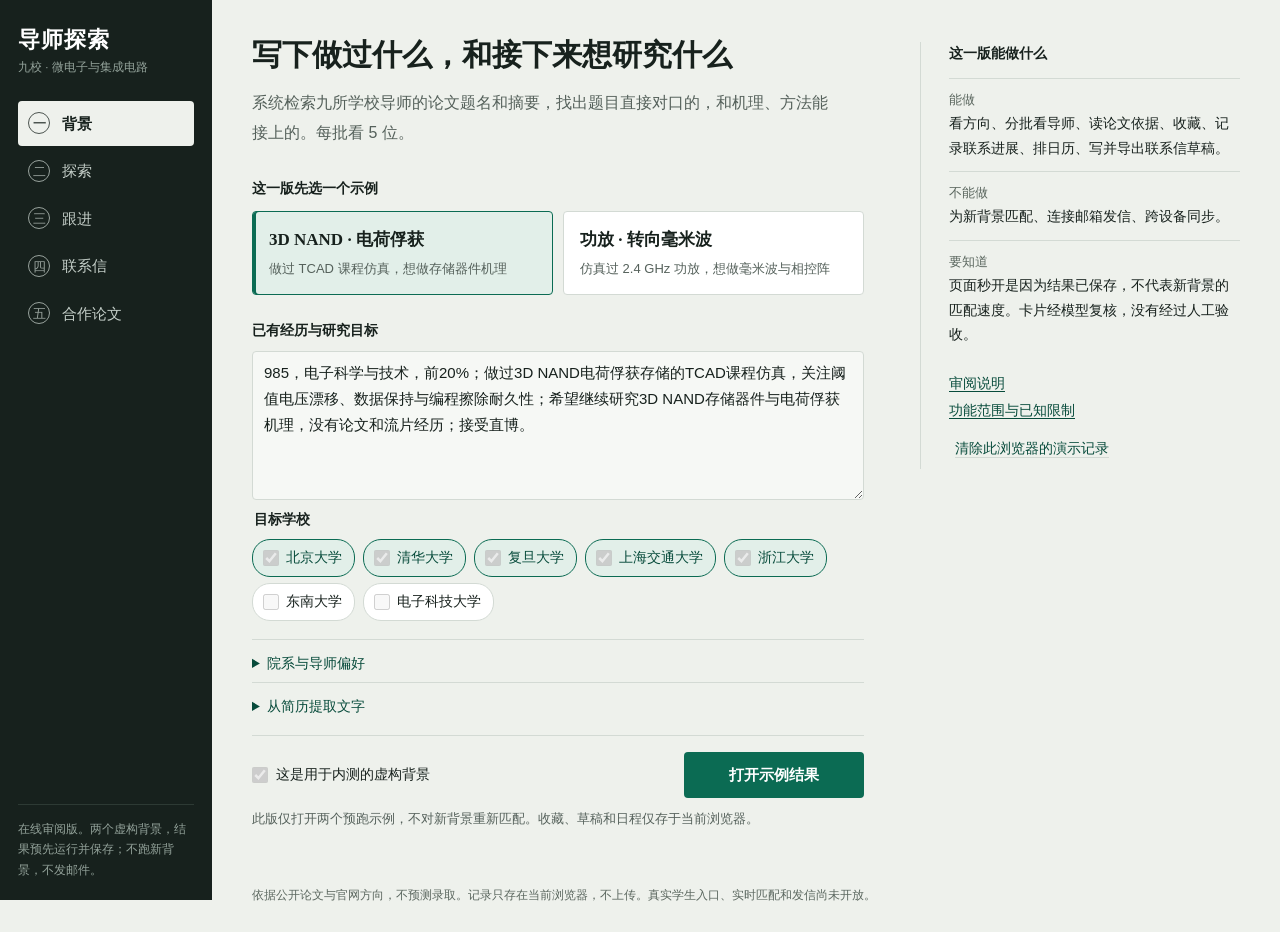
==== commit 1df6f5cb: "Rebuild review workspace and improve evidence-based first batches" ====
--- a/index.html
+++ b/index.html
@@ -1,32 +1,164 @@
 <!doctype html>
-<html lang="zh-Hans"><head><meta charset="utf-8"><meta name="viewport" content="width=device-width,initial-scale=1"><meta name="theme-color" content="#F4F6F8"><title>导师探索 · 在线审阅版</title><link rel="stylesheet" href="./base.css"><link rel="stylesheet" href="./explore.css"><script src="./vendor/mammoth.browser.js" defer></script><script src="./review-runtime.js" defer></script><script src="./explore.js" defer></script><script src="./planner.js" defer></script><script src="./workbench.js" defer></script><link rel="stylesheet" href="./review.css"><script src="./review-controls.js" defer></script><meta name="robots" content="noindex,nofollow"><meta name="referrer" content="no-referrer"><meta http-equiv="Content-Security-Policy" content="default-src 'self'; script-src 'self'; style-src 'self' 'unsafe-inline'; img-src 'self' data:; connect-src 'self'; object-src 'none'; base-uri 'self'; form-action 'none'"></head>
+<html lang="zh-Hans"><head><meta charset="utf-8"><meta name="viewport" content="width=device-width,initial-scale=1"><meta name="theme-color" content="#EEF1EC"><title>导师探索 · 在线审阅版</title>
+<link rel="icon" href="data:,"><link rel="stylesheet" href="./app.css">
+<script src="./vendor/mammoth.browser.js" defer></script><script src="./review-runtime.js" defer></script><script src="./views.js" defer></script><script src="./explore.js" defer></script><script src="./planner.js" defer></script><script src="./workbench.js" defer></script><script src="./review-controls.js" defer></script>
+<meta name="robots" content="noindex,nofollow"><meta name="referrer" content="no-referrer"><meta http-equiv="Content-Security-Policy" content="default-src 'self'; script-src 'self'; style-src 'self' 'unsafe-inline'; img-src 'self' data:; connect-src 'self'; object-src 'none'; base-uri 'self'; form-action 'none'"></head>
 <body><a class="skip-link" href="#main">跳到主要内容</a>
-<header class="site-header"><div class="explore-nav"><a class="brand" href="./">九校导师速览</a><nav aria-label="主导航"><a href="#background">选择示例</a><a href="#results">探索导师</a><a href="#my-teachers">我的导师</a><a href="#calendar-section">时间线与日历</a><a href="#contact-workbench">联系信</a><a href="#network-section">合作论文</a></nav><span class="demo-mark">在线审阅 · 预先运行</span></div></header>
+<header class="rail">
+  <a class="brand" href="#/start" data-view="start">导师探索<small>九校 · 微电子与集成电路</small></a>
+  <nav aria-label="主导航">
+    <a href="#/start" data-view="start"><span class="nav-glyph" aria-hidden="true">一</span><span>背景</span></a>
+    <a href="#/explore" data-view="explore"><span class="nav-glyph" aria-hidden="true">二</span><span>探索</span><b id="nav-explore-count" class="nav-count" hidden></b></a>
+    <a href="#/follow" data-view="follow"><span class="nav-glyph" aria-hidden="true">三</span><span>跟进</span><b id="nav-follow-count" class="nav-count" hidden></b></a>
+    <a href="#/letter" data-view="letter"><span class="nav-glyph" aria-hidden="true">四</span><span>联系信</span></a>
+    <a href="#/network" data-view="network"><span class="nav-glyph" aria-hidden="true">五</span><span>合作论文</span></a>
+  </nav>
+  <p class="rail-note">在线审阅版。两个虚构背景，结果预先运行并保存；不跑新背景，不发邮件。</p>
+</header>
+
 <main id="main">
-<section id="background" aria-labelledby="page-title"><div class="intro"><h1 id="page-title">从已有经历，<br>探索下一步研究方向。</h1><p>既看直接对口的老师，也看机制和方法能够衔接的邻近方向。每次了解5位，先看依据，再决定是否继续探索。</p></div>
-<aside class="review-intro" aria-label="审阅范围"><strong>在线审阅版 · 两个虚构背景 · 已保存结果</strong><p>从示例进入，体验方向地图、五人分批、论文依据、联系记录和日历。页面秒开来自预先运行，不代表新背景匹配速度。</p><p><a href="./REVIEWER_PROMPT.md" target="_blank" rel="noopener">审阅说明与提示词</a> · <a href="./README.md" target="_blank" rel="noopener">功能范围与已知限制</a></p><button id="reset-review" type="button" class="text-button">重置此浏览器的演示记录</button><span id="review-status" role="status"></span></aside><form id="profile-form" class="profile-panel"><div class="form-heading"><h2>选择一个示例开始</h2><div class="example-buttons"><button type="button" class="text-button" data-case="E01">3D NAND · 电荷俘获</button><button type="button" class="text-button" data-case="E06">功放 · 转向毫米波</button></div></div>
-<details class="resume-upload"><summary>体验简历文字提取（可选）</summary><label for="resume-file">选择虚构简历</label><input id="resume-file" type="file" accept=".pdf,.docx"><p class="caption">PDF或Word，8MB以内。仅在浏览器提取文字，不会重新匹配；请使用虚构材料。</p><p id="resume-status" role="status"></p><div id="resume-preview" hidden><label for="resume-text">提取的文字 · 可直接修改</label><textarea id="resume-text" rows="5" maxlength="20000"></textarea><button id="apply-resume" class="button secondary" type="button">预览完成（此版不重新匹配）</button></div></details>
-<label for="background-text">做过什么，接下来想研究什么</label><textarea readonly id="background-text" rows="4" minlength="15" maxlength="2400" required placeholder="例如：做过电荷俘获存储的课程仿真，想继续研究阈值漂移和数据保持。请把已有经历和目标分开写。"></textarea>
-<fieldset><legend>目标学校</legend><div id="school-options" class="school-options"></div></fieldset>
-<details class="preferences"><summary>补充院系与导师偏好（可选）</summary><div class="form-grid"><label>学院 / 院系关键词<input id="college" maxlength="120" placeholder="例如：微电子；留空不限"></label><label>直博意愿<select id="direct-phd"><option value="">不限定</option><option>接受</option><option>不接受</option></select></label><label>导师偏好<select id="mentor-preference"><option value="">不限定</option><option>年轻老师优先</option></select></label><label>更想探索的方向<input id="direction-preference" maxlength="120" placeholder="例如：器件可靠性"></label></div><p class="caption">院系用于筛选，方向偏好用于同等证据下排序。年龄与招生类型资料未统一核实，相关意愿会记录并提醒联系时确认。</p></details>
-<label id="resume-confirm-wrap" class="fictional-label" hidden><input id="resume-confirm" type="checkbox">我已检查提取内容，区分了已有经历与研究目标</label>
-<div class="form-bottom"><label class="fictional-label"><input id="fictional" type="checkbox" required checked>这是用于内测的虚构背景</label><button id="submit" class="button primary" type="submit">打开示例结果</button></div>
-<p id="build-state" class="caption" role="status"></p></form></section>
 <div id="error" class="notice warn" role="alert" hidden></div>
-<section id="working" class="working" aria-live="polite" hidden><h2>正在寻找有依据的连接</h2><p id="working-text"></p><p class="caption">先找候选，再逐位读论文。已完成的步骤会保留。</p></section>
-<section id="results" hidden aria-labelledby="results-title"><div class="results-title-row"><div><h2 id="results-title" tabindex="-1">你的方向地图</h2><p id="result-count" class="caption"></p></div><label class="account-control" for="account">演示档位<select id="account"><option value="普通">普通 · 1批</option><option value="会员">会员 · 最多4批</option></select></label></div>
-<p id="result-mode" class="source-note"></p><div id="background-progress" class="background-progress" role="status" hidden><span id="background-progress-text"></span><button id="resume-job" type="button" class="text-button" hidden>接续其余候选</button></div><p id="preference-note" class="source-note"></p>
-<p class="map-help">选一个方向，下一批围绕它继续探索。地图人数来自本轮论文判断；不足20位时按实际人数展示。<a href="#teacher-cards">先看这一批导师 ↓</a></p>
-<div id="direction-map" class="direction-map" role="group" aria-label="选择下一批方向"></div>
-<div class="batch-heading"><h2 id="batch-title">先了解这5位</h2><p id="batch-note" class="caption"></p></div><div id="teacher-cards"></div>
-<div class="next-row"><p id="next-note" class="caption"></p><button type="button" id="next" class="button primary">再看下一批5位</button></div>
-<section class="why-section" aria-labelledby="why-title"><h2 id="why-title">没有看到你想到的老师？</h2><p>查一查是学校范围、目录覆盖，还是这轮检索和判断的原因。</p><form id="why-form"><label for="teacher-name">导师姓名</label><div class="why-controls"><input id="teacher-name" maxlength="40" required placeholder="输入完整姓名"><button class="button secondary" type="submit">查看原因</button></div></form><div id="why-answer" role="status"></div></section>
+<section id="working" class="working" aria-live="polite" hidden><h2>正在读论文</h2><p id="working-text"></p><p class="caption">先找候选，再逐位核对论文。已完成的步骤会保留。</p></section>
+
+<!-- 一 背景 -->
+<section class="view" data-view="start" id="background" aria-labelledby="page-title">
+  <div class="start-grid">
+    <form id="profile-form" class="start-form">
+      <h1 id="page-title">写下做过什么，和接下来想研究什么</h1>
+      <p class="lede">系统检索九所学校导师的论文题名和摘要，找出题目直接对口的，和机理、方法能接上的。每批看 5 位。</p>
+
+      <div class="form-heading"><h2>这一版先选一个示例</h2>
+        <div class="example-buttons" role="group" aria-label="示例背景"><button type="button" class="example" data-case="E01"><strong>3D NAND · 电荷俘获</strong><span>做过 TCAD 课程仿真，想做存储器件机理</span></button><button type="button" class="example" data-case="E06"><strong>功放 · 转向毫米波</strong><span>仿真过 2.4 GHz 功放，想做毫米波与相控阵</span></button></div>
+      </div>
+
+      <label class="field-label" for="background-text">已有经历与研究目标</label>
+      <textarea readonly id="background-text" rows="5" minlength="15" maxlength="2400" required placeholder="例如：做过电荷俘获存储的课程仿真，想继续研究阈值漂移和数据保持。请把已有经历和目标分开写。"></textarea>
+
+      <fieldset><legend>目标学校</legend><div id="school-options" class="school-options"></div></fieldset>
+
+      <details class="preferences"><summary>院系与导师偏好</summary><div class="form-grid"><label>学院 / 院系关键词<input id="college" maxlength="120" placeholder="例如：微电子；留空不限"></label><label>直博意愿<select id="direct-phd"><option value="">不限定</option><option>接受</option><option>不接受</option></select></label><label>导师偏好<select id="mentor-preference"><option value="">不限定</option><option>年轻老师优先</option></select></label><label>更想探索的方向<input id="direction-preference" maxlength="120" placeholder="例如：器件可靠性"></label></div><p class="caption">院系用于筛选，方向偏好用于同等证据下排序。年龄与招生类型资料未统一核实，相关意愿会记录并提醒联系时确认。</p></details>
+
+      <details class="resume-upload"><summary>从简历提取文字</summary><label for="resume-file">选择虚构简历</label><input id="resume-file" type="file" accept=".pdf,.docx"><p class="caption">PDF或Word，8MB以内。仅在浏览器提取文字，不会重新匹配；请使用虚构材料。</p><p id="resume-status" role="status"></p><div id="resume-preview" hidden><label for="resume-text">提取的文字，可直接修改</label><textarea id="resume-text" rows="5" maxlength="20000"></textarea><button id="apply-resume" class="button secondary" type="button">预览完成（此版不重新匹配）</button></div></details>
+
+      <label id="resume-confirm-wrap" class="check-row" hidden><input id="resume-confirm" type="checkbox">我已检查提取内容，区分了已有经历与研究目标</label>
+      <div class="form-bottom"><label class="check-row"><input id="fictional" type="checkbox" required checked>这是用于内测的虚构背景</label><button id="submit" class="button primary" type="submit">打开示例结果</button></div>
+      <p id="build-state" class="caption" role="status"></p>
+    </form>
+
+    <aside class="scope" aria-label="审阅范围">
+      <h2>这一版能做什么</h2>
+      <dl>
+        <div><dt>能做</dt><dd>看方向、分批看导师、读论文依据、收藏、记录联系进展、排日历、写并导出联系信草稿。</dd></div>
+        <div><dt>不能做</dt><dd>为新背景匹配、连接邮箱发信、跨设备同步。</dd></div>
+        <div><dt>要知道</dt><dd>页面秒开是因为结果已保存，不代表新背景的匹配速度。卡片经模型复核，没有经过人工验收。</dd></div>
+      </dl>
+      <p class="scope-links"><a href="./REVIEWER_PROMPT.md" target="_blank" rel="noopener">审阅说明</a><a href="./README.md" target="_blank" rel="noopener">功能范围与已知限制</a></p>
+      <button id="reset-review" type="button" class="text-button">清除此浏览器的演示记录</button><span id="review-status" role="status"></span>
+    </aside>
+  </div>
 </section>
-<section id="my-teachers" class="planner-section" aria-labelledby="saved-title"><div class="results-title-row"><div><h2 id="saved-title">我的导师</h2><p class="caption">收藏与联系进展保存在这台电脑的当前浏览器工作区。</p></div><label>筛选进展<select id="contact-filter"><option value="">全部</option><option>未联系</option><option>已发邮件</option><option>已回复</option><option>面谈</option><option>放弃</option></select></label></div><div id="saved-teachers"></div><p id="planner-status" role="status" class="caption"></p></section>
-<section id="calendar-section" class="planner-section" aria-labelledby="calendar-title"><div class="results-title-row"><div><h2 id="calendar-title">把下一步放进日历</h2><p class="caption">以下模板没有官方日期，请按学校通知自行填写。所有时间采用台北时间。</p></div><a id="export-calendar" class="button secondary" download="导师探索提醒.ics">导出日历 .ics</a></div><div class="template-actions" aria-label="添加时间线模板"><button class="text-button" type="button" data-template="夏令营报名">＋ 夏令营报名</button><button class="text-button" type="button" data-template="材料截止">＋ 材料截止</button><button class="text-button" type="button" data-template="预推免">＋ 预推免</button><button class="text-button" type="button" data-template="联系提醒">＋ 联系提醒</button></div><form id="event-form" class="event-form"><input id="event-id" type="hidden"><div class="form-grid"><label>事项<input id="event-title" maxlength="120" required placeholder="添加一个待办事项"></label><label>日期<input id="event-date" type="date" required></label><label>提醒时间（台北时间）<input id="event-time" type="time" value="09:00" required></label></div><label>备注<textarea id="event-notes" maxlength="2000" rows="2" placeholder="例如：资料清单、学校通知来源"></textarea></label><div class="card-actions"><button class="button primary" type="submit">保存提醒</button><button id="event-reset" class="text-button" type="button">清空</button></div></form><p id="calendar-status" class="caption" role="status"></p><div class="calendar-toolbar"><button id="month-prev" class="text-button" type="button" aria-label="上个月">← 上个月</button><h3 id="month-label"></h3><button id="month-next" class="text-button" type="button" aria-label="下个月">下个月 →</button></div><div id="calendar-grid" class="calendar-grid" aria-label="月历"></div><h3>时间线</h3><div id="event-list"></div><p id="calendar-list-status" class="caption" role="status"></p></section>
-<section id="contact-workbench" class="planner-section" aria-labelledby="outreach-title"><div class="results-title-row"><div><h2 id="outreach-title">准备一封有依据的联系信</h2><p class="caption">先核对论文与个人经历，再编辑草稿。起草、保存和导出都不会自动发信。</p></div><select id="draft-list" aria-label="已保存的草稿"><option value="">打开已保存草稿</option></select></div>
-<div class="form-grid"><label>联系哪位导师<select id="draft-teacher"><option value="">先匹配或收藏导师</option></select></label><label>姓名（内测请虚构）<input id="student-name" maxlength="160" placeholder="未填则保留占位"></label><label>学校及专业<input id="school-major" maxlength="160" placeholder="只填写真实经历，内测使用虚构内容"></label><label>申请目标<input id="application" maxlength="160" placeholder="例如：2027年硕士，是否接受直博"></label></div><label class="experience-field">准备写进联系信的项目经历（可选）<textarea id="outreach-experience" rows="2" maxlength="160" placeholder="只写你确实做过的项目；模板留空会保留占位"></textarea></label><div class="card-actions"><button id="draft-template" type="button" class="button secondary">用模板开始</button><button id="draft-generate" type="button" class="button primary">按示例论文填入模板</button></div><p id="draft-status" class="caption" role="status"></p>
-<form id="draft-form" hidden><input id="draft-id" type="hidden"><div class="form-grid"><label>收件邮箱<input id="draft-recipient" type="email" placeholder="公开邮箱仍需人工核对"></label><label>邮件主题<input id="draft-subject" maxlength="200" required></label></div><label>正文<textarea id="draft-body" rows="12" maxlength="12000" required></textarea></label><ul id="draft-checklist" class="caption"></ul><label class="check-row"><input id="draft-reviewed" type="checkbox">已核对个人经历、论文描述、收件人和正文</label><div class="card-actions"><button type="submit" class="button primary">保存草稿</button><button id="draft-copy" type="button" class="button secondary">复制正文</button><a id="draft-txt" class="text-button" download="套磁信草稿.txt">下载文字</a><a id="draft-docx" class="text-button" download="套磁信草稿.docx">下载Word</a><a id="draft-eml" class="text-button" download="套磁信草稿.eml">下载邮件草稿</a></div><p class="source-note">下载的是最近保存版本；修改后请先保存。</p><details><summary>这封信参考的论文</summary><div id="draft-papers"></div></details></form>
-<details class="mail-settings"><summary>邮件功能在此版的范围</summary><p id="mail-boundary" class="source-note">在线审阅版不连接邮箱、不收集密码、不发送邮件。可以编辑和导出草稿，回复状态请在“我的导师”手动记录。</p><form id="mail-config" hidden><fieldset disabled><div class="form-grid"><label>发信邮箱<input id="mail-address" type="email" required autocomplete="off"></label><label>邮箱授权码<input id="mail-password" type="password" autocomplete="new-password" placeholder="只在本机填写，留空保留原值"></label><label>SMTP服务器<input id="smtp-host" placeholder="例如 smtp.163.com" required></label><label>加密连接<select id="smtp-port"><option value="465">465 · SSL</option><option value="587">587 · STARTTLS</option></select></label><label>IMAP服务器（回复同步可选）<input id="imap-host" placeholder="例如 imap.163.com"></label></div><div class="card-actions"><button class="button secondary" type="submit">保存本机邮箱配置</button><button id="mail-verify" type="button" class="text-button">验证连接，不发邮件</button></div></fieldset></form><div class="card-actions mail-actions" hidden><button id="mail-test" type="button" disabled class="button secondary">发送已确认草稿到自己</button><button id="mail-sync" type="button" disabled class="text-button">检查最近邮件的回复</button></div><p id="mail-status" role="status" class="caption"></p><div id="mail-history" hidden></div></details></section>
-<section id="network-section" class="planner-section" aria-labelledby="network-title"><div class="results-title-row"><div><h2 id="network-title">从论文看合作与方向关联</h2><p class="caption">共同署名是可核对的联系，不能据此认定同一课题组或仍在合作。</p></div><select id="network-teacher" aria-label="查看哪位导师的合作论文"><option value="">先选择一位已展示的导师</option></select></div><p id="network-status" class="caption" role="status"></p><div class="network-layout"><div><div id="network-graph"></div><div id="network-list" class="coauthor-list" role="group" aria-label="选择共同作者"></div></div><div id="network-evidence"></div></div><button id="load-group-links" type="button" class="button secondary">查看本轮不同方向的共同论文</button><div id="group-links"></div></section>
-</main><footer class="explore-footer">以公开论文和官网方向为依据 · 不预测录取概率 · 所有时间采用台北时间<br>本页为在线审阅演示，真实学生入口、实时匹配和真实发信尚未开放。记录不上传、不跨设备同步。</footer></body></html>
+
+<!-- 二 探索 -->
+<section class="view" data-view="explore" hidden>
+  <div class="empty-view" id="explore-empty"><h2>还没有结果</h2><p>先在“背景”里选一个示例并打开。</p><a class="button primary" href="#/start" data-view="start">去选示例</a></div>
+  <section id="results" hidden aria-labelledby="results-title">
+    <div class="view-head">
+      <div><h2 id="results-title" tabindex="-1">探索导师</h2><p id="result-count" class="caption"></p></div>
+      <label class="account-control" for="account">演示档位<select id="account"><option value="普通">普通 · 1批</option><option value="会员">会员 · 最多4批</option></select></label>
+    </div>
+    <p class="status-line"><span id="result-mode"></span><span id="preference-note"></span></p>
+    <div id="background-progress" class="background-progress" role="status" hidden><span id="background-progress-text"></span><button id="resume-job" type="button" class="text-button" hidden>接续其余候选</button></div>
+
+    <div class="explore-grid">
+      <aside class="directions" aria-labelledby="dir-title">
+        <h3 id="dir-title">按方向继续看</h3>
+        <p class="caption map-help">选一个方向，下一批只从这里出。人数是本轮论文判断的实际人数。</p>
+        <div id="direction-map" class="direction-map" role="group" aria-label="选择下一批方向"></div>
+        <div class="next-row"><button type="button" id="next" class="button primary">再看下一批5位</button><p id="next-note" class="caption"></p></div>
+      </aside>
+
+      <div class="roster">
+        <div class="batch-heading"><h3 id="batch-title">先了解这5位</h3><p id="batch-note" class="caption"></p></div>
+        <div id="teacher-cards"></div>
+      </div>
+
+      <div id="teacher-detail" class="detail-pane" aria-live="polite"></div>
+    </div>
+
+    <section class="why-section" aria-labelledby="why-title"><h3 id="why-title">没看到你想到的老师？</h3><form id="why-form"><label for="teacher-name">输入姓名，查是学校范围、目录没收，还是这轮没检索到</label><div class="why-controls"><input id="teacher-name" maxlength="40" required placeholder="完整姓名"><button class="button secondary" type="submit">查看原因</button></div></form><div id="why-answer" role="status"></div></section>
+  </section>
+</section>
+
+<!-- 三 跟进 -->
+<section class="view" data-view="follow" hidden>
+  <div class="follow-grid">
+    <section id="my-teachers" aria-labelledby="saved-title">
+      <div class="view-head"><div><h2 id="saved-title">我的导师</h2><p class="caption">收藏与联系进展保存在当前浏览器。</p></div><label class="filter-control">只看<select id="contact-filter"><option value="">全部</option><option>未联系</option><option>已发邮件</option><option>已回复</option><option>面谈</option><option>放弃</option></select></label></div>
+      <div id="status-strip" class="status-strip" aria-label="各进展人数"></div>
+      <div id="saved-teachers"></div><p id="planner-status" role="status" class="caption"></p>
+    </section>
+
+    <section id="calendar-section" aria-labelledby="calendar-title">
+      <div class="view-head"><div><h2 id="calendar-title">接下来</h2><p class="caption">日期请按学校通知自己填。时间为台北时间。</p></div><a id="export-calendar" class="button secondary" download="导师探索提醒.ics">导出 .ics</a></div>
+      <div id="event-list" class="agenda"></div><p id="calendar-list-status" class="caption" role="status"></p>
+
+      <form id="event-form" class="event-form"><input id="event-id" type="hidden">
+        <h3>添加提醒</h3>
+        <div class="template-actions" aria-label="常用事项"><button class="chip" type="button" data-template="夏令营报名">夏令营报名</button><button class="chip" type="button" data-template="材料截止">材料截止</button><button class="chip" type="button" data-template="预推免">预推免</button><button class="chip" type="button" data-template="联系提醒">联系提醒</button></div>
+        <label>事项<input id="event-title" maxlength="120" required placeholder="例如：复旦微电子夏令营报名截止"></label>
+        <div class="form-grid"><label>日期<input id="event-date" type="date" required></label><label>提醒时间<input id="event-time" type="time" value="09:00" required></label></div>
+        <label>备注<textarea id="event-notes" maxlength="2000" rows="2" placeholder="资料清单、通知来源"></textarea></label>
+        <div class="card-actions"><button class="button primary" type="submit">保存提醒</button><button id="event-reset" class="text-button" type="button">清空</button></div>
+        <p id="calendar-status" class="caption" role="status"></p>
+      </form>
+
+      <div class="calendar-toolbar"><button id="month-prev" class="text-button" type="button" aria-label="上个月">上月</button><h3 id="month-label"></h3><button id="month-next" class="text-button" type="button" aria-label="下个月">下月</button></div>
+      <div id="calendar-grid" class="calendar-grid" aria-label="月历"></div>
+    </section>
+  </div>
+</section>
+
+<!-- 四 联系信 -->
+<section class="view" data-view="letter" hidden>
+  <section id="contact-workbench" aria-labelledby="outreach-title">
+    <div class="view-head"><div><h2 id="outreach-title">联系信</h2><p class="caption">这里只起草、保存和导出，不会发信。</p></div><select id="draft-list" aria-label="已保存的草稿"><option value="">打开已保存草稿</option></select></div>
+    <div class="letter-setup">
+      <div class="form-grid four"><label>写给哪位导师<select id="draft-teacher"><option value="">先匹配或收藏导师</option></select></label><label>姓名（内测请虚构）<input id="student-name" maxlength="160" placeholder="未填则保留占位"></label><label>学校及专业<input id="school-major" maxlength="160" placeholder="内测使用虚构内容"></label><label>申请目标<input id="application" maxlength="160" placeholder="例如：2027年硕士，不直博"></label></div>
+      <label class="experience-field">写进信里的项目经历<textarea id="outreach-experience" rows="2" maxlength="160" placeholder="只写确实做过的；留空会保留占位"></textarea></label>
+      <div class="card-actions"><button id="draft-generate" type="button" class="button primary">按示例论文填入模板</button><button id="draft-template" type="button" class="button secondary">用空白模板开始</button><p id="draft-status" class="caption" role="status"></p></div>
+    </div>
+
+    <form id="draft-form" class="letter-grid" hidden><input id="draft-id" type="hidden">
+      <div class="letter-sheet">
+        <label>收件邮箱<input id="draft-recipient" type="email" placeholder="公开邮箱仍需人工核对"></label>
+        <label>主题<input id="draft-subject" maxlength="200" required></label>
+        <label>正文<textarea id="draft-body" rows="16" maxlength="12000" required></textarea></label>
+      </div>
+      <aside class="letter-side">
+        <p class="draft-state">草稿 · 未发送</p>
+        <h3>发出前核对</h3><ul id="draft-checklist"></ul>
+        <details open><summary>这封信引用的论文</summary><div id="draft-papers"></div></details>
+        <label class="check-row"><input id="draft-reviewed" type="checkbox">已核对个人经历、论文描述、收件人和正文</label>
+        <div class="card-actions"><button type="submit" class="button primary">保存草稿</button><button id="draft-copy" type="button" class="button secondary">复制正文</button></div>
+        <p class="export-row">导出最近保存的版本：<a id="draft-txt" download="套磁信草稿.txt">文字</a><a id="draft-docx" download="套磁信草稿.docx">Word</a><a id="draft-eml" download="套磁信草稿.eml">邮件草稿</a></p>
+        <p class="caption">修改后请先保存再导出。</p>
+      </aside>
+    </form>
+
+    <details class="mail-settings"><summary>邮件功能在此版的范围</summary><p id="mail-boundary" class="caption">在线审阅版不连接邮箱、不收集密码、不发送邮件。可以编辑和导出草稿，回复状态请在“我的导师”手动记录。</p><form id="mail-config" hidden><fieldset disabled><div class="form-grid"><label>发信邮箱<input id="mail-address" type="email" required autocomplete="off"></label><label>邮箱授权码<input id="mail-password" type="password" autocomplete="new-password" placeholder="只在本机填写，留空保留原值"></label><label>SMTP服务器<input id="smtp-host" placeholder="例如 smtp.163.com" required></label><label>加密连接<select id="smtp-port"><option value="465">465 · SSL</option><option value="587">587 · STARTTLS</option></select></label><label>IMAP服务器（回复同步可选）<input id="imap-host" placeholder="例如 imap.163.com"></label></div><div class="card-actions"><button class="button secondary" type="submit">保存本机邮箱配置</button><button id="mail-verify" type="button" class="text-button">验证连接，不发邮件</button></div></fieldset></form><div class="card-actions mail-actions" hidden><button id="mail-test" type="button" disabled class="button secondary">发送已确认草稿到自己</button><button id="mail-sync" type="button" disabled class="text-button">检查最近邮件的回复</button></div><p id="mail-status" role="status" class="caption"></p><div id="mail-history" hidden></div></details>
+  </section>
+</section>
+
+<!-- 五 合作论文 -->
+<section class="view" data-view="network" hidden>
+  <section id="network-section" aria-labelledby="network-title">
+    <div class="view-head"><div><h2 id="network-title">合作论文</h2><p class="caption">共同署名是可核对的联系，不代表同一课题组，也不代表仍在合作。</p></div><select id="network-teacher" aria-label="查看哪位导师的合作论文"><option value="">先选择一位已展示的导师</option></select></div>
+    <p id="network-status" class="caption" role="status"></p>
+    <div class="network-layout"><div id="network-list" class="coauthor-list" role="group" aria-label="共同作者，按共同论文数排列"></div><div id="network-evidence" class="network-evidence"></div></div>
+    <div class="group-links"><button id="load-group-links" type="button" class="button secondary">查看本轮不同方向之间的共同论文</button><div id="group-links"></div></div>
+  </section>
+</section>
+</main>
+
+<footer class="app-footer">依据公开论文与官网方向，不预测录取。记录只存在当前浏览器，不上传。真实学生入口、实时匹配和发信尚未开放。</footer>
+</body></html>
--- a/app.css
+++ b/app.css
@@ -0,0 +1,374 @@
+/* 导师探索 · 视觉重做（2026-11-12）
+   方向：实验记录本式的工作台。阻焊绿＝接得上，铜色＝要转换。
+   取代 base.css / explore.css / review.css。无外部字体、无构建。 */
+:root{
+  --canvas:#EEF1EC;      /* 工作台底色，偏冷的灰绿 */
+  --surface:#FFFFFF;
+  --sunk:#F6F8F5;
+  --ink:#17211D;
+  --ink-2:#55615B;
+  --ink-3:#5B675F;
+  --line:#D3DAD4;
+  --line-2:#E6EAE5;
+  --green:#0B6B53;       /* 阻焊绿：直接、接得上、主操作 */
+  --green-deep:#074B3B;
+  --green-tint:#E2EFE9;
+  --copper:#9C5320;      /* 铜：邻近、需要转换、单篇提醒 */
+  --copper-tint:#F5E8DB;
+  --slate:#48607A;       /* 方法迁移 */
+  --slate-tint:#E6ECF2;
+  --alert:#A3312B;
+  --sans:-apple-system,BlinkMacSystemFont,"PingFang SC","HarmonyOS Sans SC","Microsoft YaHei UI","Microsoft YaHei","Noto Sans CJK SC","Source Han Sans SC",sans-serif;
+  --serif:"Songti SC","Noto Serif CJK SC","Source Han Serif SC","STSong","SimSun",serif;
+  --latin:"Charter","Iowan Old Style","Cambria","Georgia","Noto Serif CJK SC",serif;
+  --rail:212px;
+}
+*{box-sizing:border-box}
+html{font-size:16px;-webkit-text-size-adjust:100%;scroll-padding-top:16px}
+body{margin:0;background:var(--canvas);color:var(--ink);font-family:var(--sans);font-size:15px;line-height:1.7;font-feature-settings:"tnum"}
+h1,h2,h3,h4,h5,p,ul,ol,dl,dd,fieldset{margin:0;padding:0}
+ul,ol{list-style:none}
+fieldset{border:0;min-width:0}
+a{color:var(--green-deep);text-underline-offset:3px;text-decoration-thickness:1px}
+a:hover{color:var(--green)}
+[hidden]{display:none!important}
+.skip-link{position:absolute;left:-999px;top:8px;background:var(--ink);color:#fff;padding:8px 14px;z-index:50}
+.skip-link:focus{left:8px}
+:focus-visible{outline:2px solid var(--green);outline-offset:2px;border-radius:2px}
+::selection{background:#CFE6DC}
+.caption{font-size:13px;line-height:1.65;color:var(--ink-2)}
+.empty-state{font-size:14px;color:var(--ink-2);padding:20px 0}
+.empty-state .button{margin-top:12px}
+
+/* ---------- 控件 ---------- */
+input,select,textarea,button{font:inherit;color:inherit}
+input:not([type=checkbox]):not([type=file]),select,textarea{width:100%;min-height:40px;padding:8px 11px;background:var(--surface);border:1px solid var(--line);border-radius:4px;line-height:1.5}
+textarea{resize:vertical;line-height:1.75}
+textarea[readonly]{background:var(--sunk)}
+input:hover,select:hover,textarea:hover{border-color:#AEB9B1}
+input:disabled,select:disabled{background:var(--sunk);color:var(--ink-3)}
+input[type=checkbox]{width:16px;height:16px;flex:0 0 16px;accent-color:var(--green);margin:0}
+label{font-size:13px;color:var(--ink-2);display:flex;flex-direction:column;gap:5px}
+.check-row{flex-direction:row;align-items:center;gap:8px;font-size:14px;color:var(--ink);min-height:36px;cursor:pointer}
+.button{display:inline-flex;align-items:center;justify-content:center;min-height:40px;padding:8px 18px;border-radius:4px;border:1px solid transparent;font-size:14px;font-weight:600;cursor:pointer;text-decoration:none;white-space:nowrap}
+.button.primary{background:var(--green);color:#fff}
+.button.primary:hover{background:var(--green-deep)}
+.button.secondary{background:var(--surface);border-color:var(--line);color:var(--ink)}
+.button.secondary:hover{border-color:var(--green);color:var(--green-deep)}
+.button.saved{background:var(--green-tint);border-color:var(--green);color:var(--green-deep)}
+.button:disabled{opacity:.5;cursor:not-allowed}
+.text-button{background:none;border:0;padding:8px 6px;min-height:36px;font-size:14px;color:var(--green-deep);cursor:pointer;text-decoration:underline;text-decoration-color:var(--line);text-underline-offset:4px}
+.text-button:hover{text-decoration-color:var(--green)}
+.card-actions{display:flex;flex-wrap:wrap;gap:8px;align-items:center}
+.form-grid{display:grid;grid-template-columns:repeat(2,minmax(0,1fr));gap:14px}
+.form-grid.four{grid-template-columns:repeat(4,minmax(0,1fr))}
+details>summary{cursor:pointer;font-size:14px;color:var(--green-deep);min-height:36px;padding:6px 0}
+.notice{margin:0 0 20px;padding:12px 16px;border-left:3px solid var(--alert);background:#FBEDEC;font-size:14px}
+.working{padding:28px 0;margin-bottom:20px;border-bottom:1px solid var(--line)}
+.working h2{font-family:var(--serif);font-size:22px;font-weight:700}
+
+/* ---------- 外壳：左侧导轨 ---------- */
+.rail{position:fixed;inset:0 auto 0 0;width:var(--rail);padding:26px 18px 20px;display:flex;flex-direction:column;gap:26px;background:var(--ink);color:#D8E0DB;z-index:20}
+.brand{font-family:var(--serif);font-size:22px;font-weight:700;color:#fff;text-decoration:none;letter-spacing:.04em;line-height:1.3}
+.brand small{display:block;font-family:var(--sans);font-size:11.5px;font-weight:400;color:#93A29A;letter-spacing:0;margin-top:5px}
+.brand:hover{color:#fff}
+.rail nav{display:flex;flex-direction:column;gap:2px}
+.rail nav a{display:flex;align-items:center;gap:12px;padding:10px 10px;border-radius:4px;color:#C4CEC8;text-decoration:none;font-size:15px}
+.rail nav a:hover{background:#24302B;color:#fff}
+.rail nav a[aria-current=page]{background:#EEF1EC;color:var(--ink);font-weight:600}
+.nav-glyph{font-family:var(--serif);font-size:13px;width:22px;height:22px;display:grid;place-items:center;border:1px solid currentColor;border-radius:50%;opacity:.75}
+.nav-count{margin-left:auto;font-size:12px;font-weight:600;min-width:22px;text-align:center;padding:1px 6px;border-radius:9px;background:var(--green);color:#fff}
+.rail-note{margin-top:auto;font-size:12px;line-height:1.7;color:#93A29A;border-top:1px solid #2D3A34;padding-top:14px}
+main{margin-left:var(--rail);padding:34px 40px 40px;min-height:calc(100vh - 60px)}
+.app-footer{margin-left:var(--rail);padding:16px 40px 26px;font-size:12px;color:var(--ink-3)}
+.view-head{display:flex;justify-content:space-between;align-items:flex-end;gap:20px;margin-bottom:14px}
+.view-head h2{font-family:var(--serif);font-size:26px;font-weight:700;line-height:1.35}
+.view-head select{width:auto;min-width:170px}
+.account-control,.filter-control{flex-direction:row;align-items:center;gap:8px;white-space:nowrap}
+.empty-view{max-width:460px;padding:60px 0}
+.empty-view h2{font-family:var(--serif);font-size:24px}
+.empty-view p{color:var(--ink-2);margin:8px 0 18px}
+
+/* ---------- 一 背景 ---------- */
+.start-grid{display:grid;grid-template-columns:minmax(0,720px) minmax(240px,320px);gap:56px;align-items:start}
+.start-form h1{font-family:var(--serif);font-size:30px;line-height:1.4;font-weight:700;max-width:20em}
+.lede{font-size:16px;line-height:1.85;color:var(--ink-2);max-width:36em;margin:12px 0 30px}
+.form-heading h2{font-size:14px;font-weight:600;margin-bottom:10px}
+.example-buttons{display:grid;grid-template-columns:1fr 1fr;gap:10px}
+.example{display:block;text-align:left;padding:14px 16px;background:var(--surface);border:1px solid var(--line);border-radius:4px;cursor:pointer}
+.example strong{display:block;font-family:var(--serif);font-size:17px}
+.example span{display:block;font-size:13px;color:var(--ink-2);margin-top:3px}
+.example:hover{border-color:var(--green)}
+.example[aria-pressed=true]{border-color:var(--green);box-shadow:inset 3px 0 0 var(--green);background:var(--green-tint)}
+.field-label,.start-form legend{display:block;font-size:14px;font-weight:600;color:var(--ink);margin:24px 0 8px}
+.school-options{display:flex;flex-wrap:wrap;gap:6px 8px}
+.school-options label{flex-direction:row;align-items:center;gap:7px;font-size:14px;color:var(--ink);padding:6px 12px 6px 10px;border:1px solid var(--line);border-radius:18px;background:var(--surface)}
+.school-options label:has(input:checked){border-color:var(--green);background:var(--green-tint);color:var(--green-deep)}
+.preferences,.resume-upload{border-top:1px solid var(--line);margin-top:18px;padding-top:6px}
+.resume-upload{margin-top:0}
+.preferences .form-grid{margin:8px 0 10px}
+.resume-upload>label{margin:6px 0}
+#resume-preview{padding:12px 0}#resume-preview .button{margin-top:10px}
+.form-bottom{display:flex;justify-content:space-between;align-items:center;gap:16px;border-top:1px solid var(--line);margin-top:10px;padding-top:16px}
+.form-bottom .button{min-width:180px;min-height:46px;font-size:15px}
+#build-state{margin-top:10px}
+.scope{border-left:1px solid var(--line);padding-left:28px;margin-top:8px}
+.scope h2{font-size:14px;font-weight:600;margin-bottom:12px}
+.scope dl>div{padding:11px 0;border-top:1px solid var(--line)}
+.scope dt{font-size:12.5px;color:var(--ink-3)}
+.scope dd{font-size:14px;line-height:1.75}
+.scope-links{display:flex;flex-direction:column;gap:4px;margin:14px 0 6px;font-size:14px}
+#review-status{font-size:13px;color:var(--ink-2)}
+
+/* ---------- 二 探索 ---------- */
+.status-line{font-size:13px;color:var(--ink-2);margin:-6px 0 18px;display:flex;gap:10px;flex-wrap:wrap}
+.background-progress{border:1px solid var(--line);background:var(--surface);padding:10px 14px;font-size:14px;margin-bottom:16px}
+.explore-grid{display:grid;grid-template-columns:232px minmax(300px,372px) minmax(0,1fr);gap:0;background:var(--surface);border:1px solid var(--line);border-radius:6px;align-items:start}
+.explore-grid>*{min-width:0}
+.directions{padding:18px 16px 18px 18px;position:sticky;top:0}
+.directions h3,.batch-heading h3{font-size:14px;font-weight:600}
+.map-help{margin:4px 0 12px}
+.direction-map{display:flex;flex-direction:column;gap:2px}
+.direction-option{display:flex;flex-direction:column;gap:5px;text-align:left;padding:10px 10px;background:none;border:0;border-left:3px solid transparent;border-radius:0 4px 4px 0;cursor:pointer}
+.direction-option:hover:not(:disabled){background:var(--sunk)}
+.direction-option[aria-pressed=true]{background:var(--green-tint);border-left-color:var(--green)}
+.direction-option:disabled{cursor:default;color:var(--ink-3)}
+.direction-top{display:flex;justify-content:space-between;gap:8px;align-items:baseline}
+.direction-top strong{font-size:14px;font-weight:600;line-height:1.45}
+.direction-count{font-size:12px;color:var(--ink-2);white-space:nowrap}
+.direction-meter{display:flex;flex-wrap:wrap;gap:3px}
+.direction-meter i{width:7px;height:7px;border-radius:50%;background:var(--green)}
+.direction-meter i.seen{background:none;box-shadow:inset 0 0 0 1px #9AA69F}
+.direction-sub,.direction-desc{font-size:12px;color:var(--ink-2);line-height:1.6}
+.direction-desc{color:var(--ink);padding-top:2px}
+.next-row{margin-top:16px;padding-top:14px;border-top:1px solid var(--line-2)}
+.next-row .button{width:100%;white-space:normal;line-height:1.4}
+.next-row .caption{margin-top:8px}
+.roster{border-left:1px solid var(--line);border-right:1px solid var(--line);min-height:560px}
+.batch-heading{padding:18px 18px 10px;display:flex;justify-content:space-between;align-items:baseline;gap:10px;flex-wrap:wrap}
+.batch-label{font-size:12px;color:var(--ink-3);padding:10px 18px 4px;border-top:1px solid var(--line-2);background:var(--sunk)}
+.match-row{border-top:1px solid var(--line-2)}
+.row-main{display:grid;gap:4px;width:100%;text-align:left;padding:14px 18px 14px 15px;background:none;border:0;border-left:3px solid transparent;cursor:pointer}
+.row-main:hover{background:var(--sunk)}
+.match-row[data-selected=true] .row-main{background:var(--sunk);border-left-color:var(--ink)}
+.row-head{display:flex;justify-content:space-between;align-items:baseline;gap:10px}
+.row-name{font-family:var(--serif);font-size:20px;font-weight:700;line-height:1.3}
+.row-school{font-size:12.5px;color:var(--ink-2)}
+.row-line{font-size:13.5px;line-height:1.65;color:var(--ink);display:-webkit-box;-webkit-box-orient:vertical;-webkit-line-clamp:2;overflow:hidden;margin-top:2px}
+.row-foot{display:flex;flex-wrap:wrap;gap:6px;margin-top:4px}
+.tier{font-size:12px;font-weight:600;padding:1px 8px;border-radius:3px;white-space:nowrap;line-height:1.7}
+.tier.direct{background:var(--green);color:#fff}
+.tier.adjacent{box-shadow:inset 0 0 0 1px var(--copper);color:var(--copper);background:var(--copper-tint)}
+.tier.method{box-shadow:inset 0 0 0 1px var(--slate);color:var(--slate);background:var(--slate-tint)}
+.facts{display:inline-flex;gap:6px}
+.fact{font-size:12px;color:var(--ink-2);padding-left:13px;position:relative;white-space:nowrap}
+.fact::before{content:"";position:absolute;left:0;top:.55em;width:8px;height:8px;border-radius:50%;box-shadow:inset 0 0 0 1px var(--ink-3)}
+.fact.yes::before{background:var(--green);box-shadow:none}
+.fact.no::before{box-shadow:inset 0 0 0 1.5px var(--copper)}
+.fact.warn{color:var(--copper)}.fact.warn::before{background:var(--copper);box-shadow:none;border-radius:1px}
+.fact.saved{color:var(--green-deep)}.fact.saved::before{background:var(--green-deep);box-shadow:none;border-radius:1px}
+
+.detail-pane{position:sticky;top:0;max-height:100vh;overflow:auto;padding:22px 30px 30px}
+.row-detail{padding:4px 18px 22px;border-top:1px dashed var(--line);background:var(--surface)}
+.row-detail .detail-head{display:none}
+.match-row[data-selected=true] .row-line{-webkit-line-clamp:unset}
+.detail-head{display:flex;justify-content:space-between;align-items:flex-start;gap:16px}
+.detail-head h3{font-family:var(--serif);font-size:30px;font-weight:700;line-height:1.25}
+.detail-school{font-size:14px;color:var(--ink-2);margin-top:2px}
+.official{font-size:13.5px;line-height:1.7;margin-top:10px;color:var(--ink)}
+.official-label{color:var(--ink-3)}
+.detail-actions{display:flex;flex-wrap:wrap;align-items:center;gap:8px;margin:16px 0;padding:12px 0;border-top:1px solid var(--line-2);border-bottom:1px solid var(--line-2)}
+.detail-actions .contact-select{width:auto;min-width:112px}
+.match-reason{font-size:16px;line-height:1.9;max-width:40em}
+.bridge{display:grid;grid-template-columns:minmax(0,1.5fr) minmax(0,1fr);margin:20px 0 6px;border:1px solid var(--line)}
+.bridge section{padding:16px 18px;min-width:0}
+.bridge h4{font-size:13px;font-weight:600;margin-bottom:8px}
+.bridge-fit{border-top:3px solid var(--green)}
+.bridge-fit h4{color:var(--green-deep)}
+.bridge-gap{border-top:3px solid var(--copper);border-left:1px solid var(--line);background:#FCF8F3}
+.bridge-gap h4{color:var(--copper)}
+.bridge li{font-size:14px;line-height:1.75;padding:8px 0;border-top:1px solid var(--line-2)}
+.bridge li:first-child{border-top:0;padding-top:0}
+.bridge-gap p{font-size:14px;line-height:1.75}
+.gap-note{margin-top:10px;color:var(--copper);font-size:13px}
+.facet{display:inline-block;font-size:12px;font-weight:600;color:var(--green-deep);background:var(--green-tint);padding:0 7px;border-radius:3px;margin-right:8px;line-height:1.7}
+.cite{display:block;max-width:100%;margin-top:4px;padding:0;background:none;border:0;text-align:left;font-family:var(--latin);font-size:13px;font-style:italic;color:var(--ink-2);cursor:pointer;white-space:nowrap;overflow:hidden;text-overflow:ellipsis;text-decoration:underline;text-decoration-color:var(--line);text-underline-offset:3px}
+.cite:hover{color:var(--green-deep)}
+.section-title{font-size:13px;font-weight:600;color:var(--ink-2);margin:26px 0 4px;padding-bottom:6px;border-bottom:1px solid var(--ink)}
+.paper-item{padding:13px 0 8px;border-bottom:1px solid var(--line-2);transition:background .4s}
+.paper-item.flash{background:var(--green-tint)}
+.paper-item h5{font-family:var(--latin);font-size:16.5px;font-weight:500;line-height:1.5}
+.paper-item h5 a{color:var(--ink);text-decoration-color:var(--line)}
+.paper-item h5 a:hover{color:var(--green-deep)}
+.paper-meta{display:flex;flex-wrap:wrap;gap:2px 14px;font-size:12.5px;color:var(--ink-2);margin-top:4px}
+.read-first{color:var(--green-deep);font-weight:600}
+.paper-item details{margin-top:2px}
+.paper-item summary{font-size:13px}
+.paper-summary{font-size:14.5px;line-height:1.85;max-width:42em;margin:6px 0}
+.raw-abstract{font-family:var(--latin);font-size:14px;line-height:1.75;max-width:46em;overflow-wrap:anywhere;white-space:pre-wrap}
+.ask-list{list-style:decimal;padding-left:22px;font-size:14.5px;line-height:1.8;margin-top:10px}
+.ask-list li{padding:3px 0}
+.lines{margin-top:20px}
+.line-overview{font-size:13.5px;margin:6px 0}
+.line-overview strong{font-weight:600}
+.detail-foot{font-size:12.5px;color:var(--ink-2);margin-top:18px}
+.why-section{margin-top:26px;max-width:560px}
+.why-section h3{font-size:15px;font-weight:600;margin-bottom:6px}
+.why-controls{display:flex;gap:8px;margin-top:6px}
+.why-controls .button{flex-shrink:0}
+#why-answer{font-size:14px;line-height:1.8;margin-top:12px}
+
+/* ---------- 三 跟进 ---------- */
+.follow-grid{display:grid;grid-template-columns:minmax(0,1.5fr) minmax(320px,400px);gap:44px;align-items:start}
+.status-strip{display:grid;grid-template-columns:repeat(6,1fr);border:1px solid var(--line);border-radius:6px;background:var(--surface);overflow:hidden;margin-bottom:18px}
+.status-cell{display:flex;flex-direction:column;align-items:flex-start;gap:0;padding:10px 14px;background:none;border:0;border-left:1px solid var(--line-2);cursor:pointer;text-align:left}
+.status-cell:first-child{border-left:0}
+.status-cell b{font-family:var(--serif);font-size:24px;line-height:1.2}
+.status-cell span{font-size:12.5px;color:var(--ink-2)}
+.status-cell:hover{background:var(--sunk)}
+.status-cell[aria-pressed=true]{background:var(--ink);color:#fff}
+.status-cell[aria-pressed=true] span{color:#C4CEC8}
+.track-head,.tracking-row>summary{display:grid;grid-template-columns:minmax(0,1.6fr) 84px 76px 76px minmax(0,1.3fr);gap:12px;align-items:center}
+.track-head{font-size:12px;color:var(--ink-3);padding:0 14px 6px 34px}
+.tracking-row{background:var(--surface);border:1px solid var(--line);border-radius:4px;margin-bottom:6px}
+.tracking-row>summary{padding:12px 14px 12px 34px;font-size:13.5px;color:var(--ink);position:relative;list-style:none;min-height:0}
+.tracking-row>summary::-webkit-details-marker{display:none}
+.tracking-row>summary::before{content:"";position:absolute;left:14px;top:50%;width:7px;height:7px;border-right:1.5px solid var(--ink-2);border-bottom:1.5px solid var(--ink-2);transform:translateY(-70%) rotate(-45deg)}
+.tracking-row[open]>summary::before{transform:translateY(-80%) rotate(45deg)}
+.tracking-row[open]>summary{border-bottom:1px solid var(--line-2)}
+.track-who strong{font-family:var(--serif);font-size:17px;display:block;line-height:1.3}
+.track-who small{font-size:12px;color:var(--ink-2)}
+.status-pill{font-size:12px;font-weight:600;padding:1px 8px;border-radius:3px;justify-self:start;background:var(--sunk);box-shadow:inset 0 0 0 1px var(--line)}
+.tracking-row[data-status=已发邮件] .status-pill{background:var(--copper-tint);box-shadow:inset 0 0 0 1px var(--copper);color:var(--copper)}
+.tracking-row[data-status=已回复] .status-pill,.tracking-row[data-status=面谈] .status-pill{background:var(--green);box-shadow:none;color:#fff}
+.tracking-row[data-status=放弃] .status-pill{color:var(--ink-3);text-decoration:line-through}
+.track-due.overdue{color:var(--alert);font-weight:600}
+.tracking-row form{padding:16px 16px 14px 34px;display:grid;gap:12px}
+.agenda{background:var(--surface);border:1px solid var(--line);border-radius:6px;padding:2px 16px}
+.agenda-row{display:grid;grid-template-columns:86px minmax(0,1fr) auto;gap:12px;align-items:start;padding:12px 0;border-top:1px solid var(--line-2)}
+.agenda-row:first-child{border-top:0}
+.agenda-date b{display:block;font-family:var(--serif);font-size:17px;line-height:1.3}
+.agenda-date small{font-size:12px;color:var(--ink-2)}
+.agenda-row.next-up .agenda-date b{color:var(--green-deep)}
+.agenda-row.next-up .agenda-date small{color:var(--green-deep);font-weight:600}
+.agenda-row.past{opacity:.75}.agenda-row.past .agenda-date small{color:var(--alert)}
+.agenda-text strong{font-size:14.5px;font-weight:600}
+.agenda-actions{display:flex}.agenda-actions .text-button{font-size:13px;padding:2px 6px;min-height:28px}
+.event-form{display:grid;gap:10px;margin-top:22px;padding-top:18px;border-top:1px solid var(--line)}
+.event-form h3,.calendar-toolbar h3{font-size:14px;font-weight:600}
+.template-actions{display:flex;flex-wrap:wrap;gap:6px}
+.chip{font-size:13px;padding:3px 12px;border:1px solid var(--line);border-radius:14px;background:var(--surface);cursor:pointer}
+.chip:hover{border-color:var(--green);color:var(--green-deep)}
+.calendar-toolbar{display:flex;justify-content:space-between;align-items:center;margin-top:22px;padding-top:12px;border-top:1px solid var(--line)}
+.calendar-grid{display:grid;grid-template-columns:repeat(7,1fr);gap:2px;margin-top:6px}
+.weekday{font-size:12px;color:var(--ink-3);text-align:center;padding:4px 0}
+.calendar-day{aspect-ratio:1/1;min-height:40px;display:flex;flex-direction:column;align-items:center;justify-content:center;background:var(--surface);border:1px solid var(--line-2);border-radius:3px;font-size:13px;cursor:pointer;padding:0}
+.calendar-day:hover{border-color:var(--green)}
+.calendar-day small{font-size:10.5px;color:var(--green-deep);font-weight:600}
+.calendar-day.has-events{background:var(--green-tint);border-color:var(--green)}
+.calendar-day.is-today{box-shadow:inset 0 0 0 2px var(--ink)}
+
+/* ---------- 四 联系信 ---------- */
+#contact-workbench{max-width:1120px}
+.letter-setup{display:grid;gap:12px;padding-bottom:20px;border-bottom:1px solid var(--line)}
+.letter-grid{display:grid;grid-template-columns:minmax(0,1fr) 320px;gap:32px;margin-top:22px;align-items:start}
+.letter-sheet{background:var(--surface);border:1px solid var(--line);border-radius:4px;padding:8px 26px 26px}
+.letter-sheet label{flex-direction:row;align-items:baseline;gap:12px;padding:8px 0;border-bottom:1px solid var(--line-2)}
+.letter-sheet label{white-space:nowrap}
+.letter-sheet label>input{flex:1;min-width:0;border:0;padding:4px 0;min-height:32px;background:none;border-radius:0;font-size:15px}
+.letter-sheet label:last-child{flex-direction:column;border-bottom:0;gap:6px;padding-top:14px}
+#draft-body{border:0;padding:0;font-family:var(--serif);font-size:16px;line-height:2;min-height:380px;border-radius:0}
+#draft-body:focus-visible,.letter-sheet input:focus-visible{outline:0;box-shadow:0 2px 0 var(--green)}
+.letter-side{display:grid;gap:12px;position:sticky;top:16px}
+.draft-state{font-size:13px;font-weight:600;color:var(--copper);padding:8px 12px;background:var(--copper-tint);border-left:3px solid var(--copper)}
+.letter-side h3{font-size:14px;font-weight:600}
+#draft-checklist{list-style:disc;padding-left:18px;font-size:13.5px;line-height:1.7;color:var(--ink)}
+#draft-papers p{font-family:var(--latin);font-size:14px;line-height:1.55;padding:4px 0}
+.export-row{font-size:13.5px;display:flex;flex-wrap:wrap;gap:4px 12px}
+.mail-settings{margin-top:28px;border-top:1px solid var(--line);padding-top:6px}
+
+/* ---------- 五 合作论文 ---------- */
+#network-section{max-width:1120px}
+.network-layout{display:grid;grid-template-columns:minmax(0,1fr) minmax(0,1.1fr);gap:36px;margin-top:16px;align-items:start}
+.coauthor-list{background:var(--surface);border:1px solid var(--line);border-radius:6px}
+.coauthor-row{display:grid;grid-template-columns:minmax(0,150px) minmax(0,1fr) 46px;gap:14px;align-items:center;width:100%;padding:10px 16px;background:none;border:0;border-top:1px solid var(--line-2);border-left:3px solid transparent;text-align:left;cursor:pointer}
+.coauthor-row:first-child{border-top:0}
+.coauthor-row:hover{background:var(--sunk)}
+.coauthor-row[aria-pressed=true]{background:var(--sunk);border-left-color:var(--ink)}
+.co-who strong{font-family:var(--serif);font-size:16px;display:block;line-height:1.3}
+.co-who small{font-size:12px;color:var(--ink-2)}
+.co-bar{height:8px;background:var(--line-2);border-radius:1px}
+.co-bar i{display:block;height:100%;background:var(--green);border-radius:1px}
+.co-count{font-size:13px;text-align:right;color:var(--ink-2)}
+.coauthor-list .empty-state{padding:20px 16px}
+.network-evidence h3{font-family:var(--serif);font-size:24px}
+.joint-papers{list-style:decimal;padding-left:20px;margin:8px 0 16px}
+.joint-papers li{font-family:var(--latin);font-size:15px;line-height:1.5;padding:7px 0;border-bottom:1px solid var(--line-2)}
+.joint-papers small{display:block;font-family:var(--sans);font-size:12px;color:var(--ink-2)}
+.group-links{margin-top:30px;padding-top:18px;border-top:1px solid var(--line)}
+#group-links{margin-top:10px;font-size:14px}
+#group-links details p{font-size:13.5px;padding:3px 0}
+
+/* ---------- 中等宽度：详情并入名单 ---------- */
+@media(max-width:1099px){
+  .explore-grid{grid-template-columns:220px minmax(0,1fr)}
+  .roster{border-right:0}
+  .detail-pane{display:none}
+  .follow-grid,.start-grid{grid-template-columns:1fr;gap:32px}
+  .scope{border-left:0;padding-left:0}
+  .letter-grid,.network-layout{grid-template-columns:1fr}
+  .letter-side{position:static}
+  .form-grid.four{grid-template-columns:repeat(2,minmax(0,1fr))}
+}
+/* ---------- 窄屏：底部标签栏 ---------- */
+@media(max-width:760px){
+  body{font-size:15px}
+  .rail{position:fixed;inset:auto 0 0 0;width:auto;height:auto;flex-direction:row;padding:0;gap:0;border-top:1px solid #2D3A34}
+  .rail .brand,.rail-note{display:none}
+  .rail nav{flex-direction:row;flex:1;gap:0}
+  .rail nav a{flex:1;flex-direction:column;gap:2px;padding:7px 2px calc(7px + env(safe-area-inset-bottom));font-size:11.5px;border-radius:0;position:relative;justify-content:center}
+  .rail nav a[aria-current=page]{background:none;color:#fff;box-shadow:inset 0 3px 0 #6FD3B4}
+  .nav-glyph{width:20px;height:20px;font-size:12px}
+  .nav-count{position:absolute;top:4px;left:54%;margin:0;font-size:10px;min-width:16px;padding:0 4px}
+  main{margin-left:0;padding:20px 16px 96px;overflow-x:clip}
+  .app-footer{margin-left:0;padding:0 16px 90px}
+  .view-head{flex-direction:column;align-items:stretch;gap:10px}
+  .view-head h2{font-size:23px}
+  .start-form h1{font-size:24px}
+  .lede{font-size:15px;margin-bottom:22px}
+  .example-buttons{grid-template-columns:1fr}
+  .form-grid,.form-grid.four{grid-template-columns:1fr}
+  .form-bottom{flex-direction:column;align-items:stretch}
+  .explore-grid{grid-template-columns:1fr;border-radius:4px}
+  .directions{position:static;padding:14px 0 12px;border-bottom:1px solid var(--line)}
+  .directions h3,.map-help{padding:0 14px}
+  .direction-map{flex-direction:row;overflow-x:auto;gap:8px;padding:2px 14px 6px;scroll-snap-type:x proximity}
+  .direction-option{flex:0 0 210px;border:1px solid var(--line);border-left-width:3px;border-radius:4px;scroll-snap-align:start}
+  .next-row{margin:10px 14px 0;padding-top:10px}
+  .roster{border-left:0;min-height:0}
+  .batch-heading{padding:14px 14px 8px}
+  .row-main{padding:13px 14px 13px 11px}
+  .row-detail{padding:2px 14px 20px}
+  .detail-head h3{font-size:25px}
+  .detail-actions .button,.detail-actions .contact-select{flex:1 1 30%}
+  .bridge{grid-template-columns:1fr}
+  .bridge-gap{border-left:0}
+  .match-reason{font-size:15px}
+  .status-strip{grid-template-columns:repeat(3,1fr)}
+  .status-cell:nth-child(4){border-left:0}.status-cell:nth-child(n+4){border-top:1px solid var(--line-2)}
+  .track-head{display:none}
+  .tracking-row>summary{grid-template-columns:minmax(0,1fr) auto;row-gap:4px}
+  .tracking-row>summary>span:nth-child(3),.tracking-row>summary>span:nth-child(4){display:none}
+  .tracking-row>summary .track-due{grid-column:1/-1;font-size:12.5px;color:var(--ink-2)}
+  .tracking-row>summary .track-due::before{content:"下次跟进 "}
+  .tracking-row form{padding:14px}
+  .letter-sheet{padding:4px 14px 16px}
+  .coauthor-row{grid-template-columns:minmax(0,1fr) 70px 40px;padding:10px 12px}
+  .why-controls{flex-direction:column}
+}
+@media(prefers-reduced-motion:reduce){*{transition:none!important;scroll-behavior:auto!important}}
+@media print{.rail,.app-footer{display:none}main{margin:0}}
+
+.related-teachers{padding:16px 0;border-bottom:1px solid var(--line,#d4dcd4)}.related-teachers button{margin:4px 16px 4px 0}
+
+.rail :focus-visible{outline-color:#CDE6D6}.rail a[aria-current=page]:focus-visible{outline-color:#4A8D69}
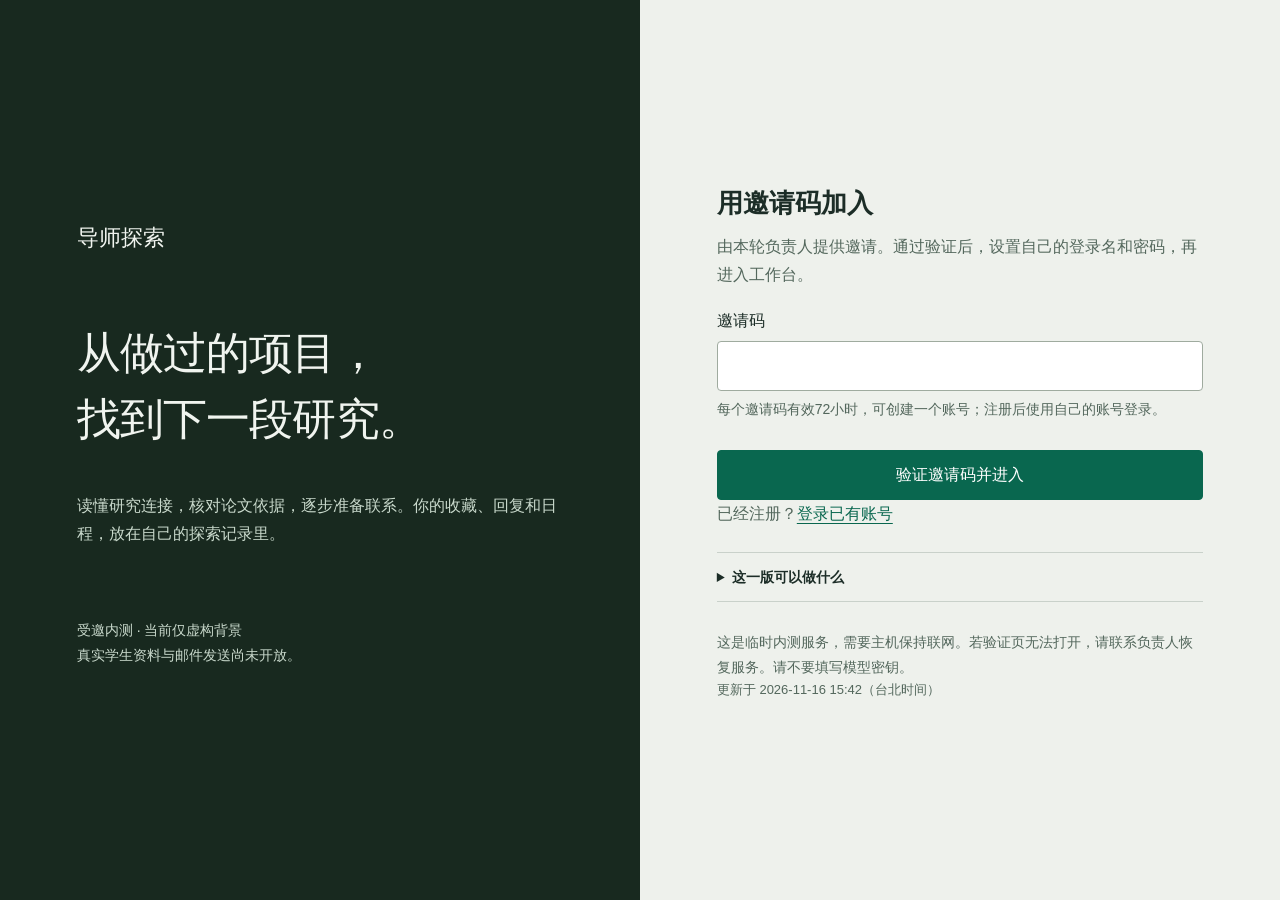
==== commit d3e045eb: "Require one-use invitation before entering private workspace" ====
--- a/index.html
+++ b/index.html
@@ -1,164 +1,19 @@
 <!doctype html>
-<html lang="zh-Hans"><head><meta charset="utf-8"><meta name="viewport" content="width=device-width,initial-scale=1"><meta name="theme-color" content="#EEF1EC"><title>导师探索 · 在线审阅版</title>
-<link rel="icon" href="data:,"><link rel="stylesheet" href="./app.css">
-<script src="./vendor/mammoth.browser.js" defer></script><script src="./review-runtime.js" defer></script><script src="./views.js" defer></script><script src="./explore.js" defer></script><script src="./planner.js" defer></script><script src="./workbench.js" defer></script><script src="./review-controls.js" defer></script>
-<meta name="robots" content="noindex,nofollow"><meta name="referrer" content="no-referrer"><meta http-equiv="Content-Security-Policy" content="default-src 'self'; script-src 'self'; style-src 'self' 'unsafe-inline'; img-src 'self' data:; connect-src 'self'; object-src 'none'; base-uri 'self'; form-action 'none'"></head>
-<body><a class="skip-link" href="#main">跳到主要内容</a>
-<header class="rail">
-  <a class="brand" href="#/start" data-view="start">导师探索<small>九校 · 微电子与集成电路</small></a>
-  <nav aria-label="主导航">
-    <a href="#/start" data-view="start"><span class="nav-glyph" aria-hidden="true">一</span><span>背景</span></a>
-    <a href="#/explore" data-view="explore"><span class="nav-glyph" aria-hidden="true">二</span><span>探索</span><b id="nav-explore-count" class="nav-count" hidden></b></a>
-    <a href="#/follow" data-view="follow"><span class="nav-glyph" aria-hidden="true">三</span><span>跟进</span><b id="nav-follow-count" class="nav-count" hidden></b></a>
-    <a href="#/letter" data-view="letter"><span class="nav-glyph" aria-hidden="true">四</span><span>联系信</span></a>
-    <a href="#/network" data-view="network"><span class="nav-glyph" aria-hidden="true">五</span><span>合作论文</span></a>
-  </nav>
-  <p class="rail-note">在线审阅版。两个虚构背景，结果预先运行并保存；不跑新背景，不发邮件。</p>
-</header>
-
-<main id="main">
-<div id="error" class="notice warn" role="alert" hidden></div>
-<section id="working" class="working" aria-live="polite" hidden><h2>正在读论文</h2><p id="working-text"></p><p class="caption">先找候选，再逐位核对论文。已完成的步骤会保留。</p></section>
-
-<!-- 一 背景 -->
-<section class="view" data-view="start" id="background" aria-labelledby="page-title">
-  <div class="start-grid">
-    <form id="profile-form" class="start-form">
-      <h1 id="page-title">写下做过什么，和接下来想研究什么</h1>
-      <p class="lede">系统检索九所学校导师的论文题名和摘要，找出题目直接对口的，和机理、方法能接上的。每批看 5 位。</p>
-
-      <div class="form-heading"><h2>这一版先选一个示例</h2>
-        <div class="example-buttons" role="group" aria-label="示例背景"><button type="button" class="example" data-case="E01"><strong>3D NAND · 电荷俘获</strong><span>做过 TCAD 课程仿真，想做存储器件机理</span></button><button type="button" class="example" data-case="E06"><strong>功放 · 转向毫米波</strong><span>仿真过 2.4 GHz 功放，想做毫米波与相控阵</span></button></div>
-      </div>
-
-      <label class="field-label" for="background-text">已有经历与研究目标</label>
-      <textarea readonly id="background-text" rows="5" minlength="15" maxlength="2400" required placeholder="例如：做过电荷俘获存储的课程仿真，想继续研究阈值漂移和数据保持。请把已有经历和目标分开写。"></textarea>
-
-      <fieldset><legend>目标学校</legend><div id="school-options" class="school-options"></div></fieldset>
-
-      <details class="preferences"><summary>院系与导师偏好</summary><div class="form-grid"><label>学院 / 院系关键词<input id="college" maxlength="120" placeholder="例如：微电子；留空不限"></label><label>直博意愿<select id="direct-phd"><option value="">不限定</option><option>接受</option><option>不接受</option></select></label><label>导师偏好<select id="mentor-preference"><option value="">不限定</option><option>年轻老师优先</option></select></label><label>更想探索的方向<input id="direction-preference" maxlength="120" placeholder="例如：器件可靠性"></label></div><p class="caption">院系用于筛选，方向偏好用于同等证据下排序。年龄与招生类型资料未统一核实，相关意愿会记录并提醒联系时确认。</p></details>
-
-      <details class="resume-upload"><summary>从简历提取文字</summary><label for="resume-file">选择虚构简历</label><input id="resume-file" type="file" accept=".pdf,.docx"><p class="caption">PDF或Word，8MB以内。仅在浏览器提取文字，不会重新匹配；请使用虚构材料。</p><p id="resume-status" role="status"></p><div id="resume-preview" hidden><label for="resume-text">提取的文字，可直接修改</label><textarea id="resume-text" rows="5" maxlength="20000"></textarea><button id="apply-resume" class="button secondary" type="button">预览完成（此版不重新匹配）</button></div></details>
-
-      <label id="resume-confirm-wrap" class="check-row" hidden><input id="resume-confirm" type="checkbox">我已检查提取内容，区分了已有经历与研究目标</label>
-      <div class="form-bottom"><label class="check-row"><input id="fictional" type="checkbox" required checked>这是用于内测的虚构背景</label><button id="submit" class="button primary" type="submit">打开示例结果</button></div>
-      <p id="build-state" class="caption" role="status"></p>
-    </form>
-
-    <aside class="scope" aria-label="审阅范围">
-      <h2>这一版能做什么</h2>
-      <dl>
-        <div><dt>能做</dt><dd>看方向、分批看导师、读论文依据、收藏、记录联系进展、排日历、写并导出联系信草稿。</dd></div>
-        <div><dt>不能做</dt><dd>为新背景匹配、连接邮箱发信、跨设备同步。</dd></div>
-        <div><dt>要知道</dt><dd>页面秒开是因为结果已保存，不代表新背景的匹配速度。卡片经模型复核，没有经过人工验收。</dd></div>
-      </dl>
-      <p class="scope-links"><a href="./REVIEWER_PROMPT.md" target="_blank" rel="noopener">审阅说明</a><a href="./README.md" target="_blank" rel="noopener">功能范围与已知限制</a></p>
-      <button id="reset-review" type="button" class="text-button">清除此浏览器的演示记录</button><span id="review-status" role="status"></span>
-    </aside>
-  </div>
-</section>
-
-<!-- 二 探索 -->
-<section class="view" data-view="explore" hidden>
-  <div class="empty-view" id="explore-empty"><h2>还没有结果</h2><p>先在“背景”里选一个示例并打开。</p><a class="button primary" href="#/start" data-view="start">去选示例</a></div>
-  <section id="results" hidden aria-labelledby="results-title">
-    <div class="view-head">
-      <div><h2 id="results-title" tabindex="-1">探索导师</h2><p id="result-count" class="caption"></p></div>
-      <label class="account-control" for="account">演示档位<select id="account"><option value="普通">普通 · 1批</option><option value="会员">会员 · 最多4批</option></select></label>
-    </div>
-    <p class="status-line"><span id="result-mode"></span><span id="preference-note"></span></p>
-    <div id="background-progress" class="background-progress" role="status" hidden><span id="background-progress-text"></span><button id="resume-job" type="button" class="text-button" hidden>接续其余候选</button></div>
-
-    <div class="explore-grid">
-      <aside class="directions" aria-labelledby="dir-title">
-        <h3 id="dir-title">按方向继续看</h3>
-        <p class="caption map-help">选一个方向，下一批只从这里出。人数是本轮论文判断的实际人数。</p>
-        <div id="direction-map" class="direction-map" role="group" aria-label="选择下一批方向"></div>
-        <div class="next-row"><button type="button" id="next" class="button primary">再看下一批5位</button><p id="next-note" class="caption"></p></div>
-      </aside>
-
-      <div class="roster">
-        <div class="batch-heading"><h3 id="batch-title">先了解这5位</h3><p id="batch-note" class="caption"></p></div>
-        <div id="teacher-cards"></div>
-      </div>
-
-      <div id="teacher-detail" class="detail-pane" aria-live="polite"></div>
-    </div>
-
-    <section class="why-section" aria-labelledby="why-title"><h3 id="why-title">没看到你想到的老师？</h3><form id="why-form"><label for="teacher-name">输入姓名，查是学校范围、目录没收，还是这轮没检索到</label><div class="why-controls"><input id="teacher-name" maxlength="40" required placeholder="完整姓名"><button class="button secondary" type="submit">查看原因</button></div></form><div id="why-answer" role="status"></div></section>
-  </section>
-</section>
-
-<!-- 三 跟进 -->
-<section class="view" data-view="follow" hidden>
-  <div class="follow-grid">
-    <section id="my-teachers" aria-labelledby="saved-title">
-      <div class="view-head"><div><h2 id="saved-title">我的导师</h2><p class="caption">收藏与联系进展保存在当前浏览器。</p></div><label class="filter-control">只看<select id="contact-filter"><option value="">全部</option><option>未联系</option><option>已发邮件</option><option>已回复</option><option>面谈</option><option>放弃</option></select></label></div>
-      <div id="status-strip" class="status-strip" aria-label="各进展人数"></div>
-      <div id="saved-teachers"></div><p id="planner-status" role="status" class="caption"></p>
-    </section>
-
-    <section id="calendar-section" aria-labelledby="calendar-title">
-      <div class="view-head"><div><h2 id="calendar-title">接下来</h2><p class="caption">日期请按学校通知自己填。时间为台北时间。</p></div><a id="export-calendar" class="button secondary" download="导师探索提醒.ics">导出 .ics</a></div>
-      <div id="event-list" class="agenda"></div><p id="calendar-list-status" class="caption" role="status"></p>
-
-      <form id="event-form" class="event-form"><input id="event-id" type="hidden">
-        <h3>添加提醒</h3>
-        <div class="template-actions" aria-label="常用事项"><button class="chip" type="button" data-template="夏令营报名">夏令营报名</button><button class="chip" type="button" data-template="材料截止">材料截止</button><button class="chip" type="button" data-template="预推免">预推免</button><button class="chip" type="button" data-template="联系提醒">联系提醒</button></div>
-        <label>事项<input id="event-title" maxlength="120" required placeholder="例如：复旦微电子夏令营报名截止"></label>
-        <div class="form-grid"><label>日期<input id="event-date" type="date" required></label><label>提醒时间<input id="event-time" type="time" value="09:00" required></label></div>
-        <label>备注<textarea id="event-notes" maxlength="2000" rows="2" placeholder="资料清单、通知来源"></textarea></label>
-        <div class="card-actions"><button class="button primary" type="submit">保存提醒</button><button id="event-reset" class="text-button" type="button">清空</button></div>
-        <p id="calendar-status" class="caption" role="status"></p>
-      </form>
-
-      <div class="calendar-toolbar"><button id="month-prev" class="text-button" type="button" aria-label="上个月">上月</button><h3 id="month-label"></h3><button id="month-next" class="text-button" type="button" aria-label="下个月">下月</button></div>
-      <div id="calendar-grid" class="calendar-grid" aria-label="月历"></div>
-    </section>
-  </div>
-</section>
-
-<!-- 四 联系信 -->
-<section class="view" data-view="letter" hidden>
-  <section id="contact-workbench" aria-labelledby="outreach-title">
-    <div class="view-head"><div><h2 id="outreach-title">联系信</h2><p class="caption">这里只起草、保存和导出，不会发信。</p></div><select id="draft-list" aria-label="已保存的草稿"><option value="">打开已保存草稿</option></select></div>
-    <div class="letter-setup">
-      <div class="form-grid four"><label>写给哪位导师<select id="draft-teacher"><option value="">先匹配或收藏导师</option></select></label><label>姓名（内测请虚构）<input id="student-name" maxlength="160" placeholder="未填则保留占位"></label><label>学校及专业<input id="school-major" maxlength="160" placeholder="内测使用虚构内容"></label><label>申请目标<input id="application" maxlength="160" placeholder="例如：2027年硕士，不直博"></label></div>
-      <label class="experience-field">写进信里的项目经历<textarea id="outreach-experience" rows="2" maxlength="160" placeholder="只写确实做过的；留空会保留占位"></textarea></label>
-      <div class="card-actions"><button id="draft-generate" type="button" class="button primary">按示例论文填入模板</button><button id="draft-template" type="button" class="button secondary">用空白模板开始</button><p id="draft-status" class="caption" role="status"></p></div>
-    </div>
-
-    <form id="draft-form" class="letter-grid" hidden><input id="draft-id" type="hidden">
-      <div class="letter-sheet">
-        <label>收件邮箱<input id="draft-recipient" type="email" placeholder="公开邮箱仍需人工核对"></label>
-        <label>主题<input id="draft-subject" maxlength="200" required></label>
-        <label>正文<textarea id="draft-body" rows="16" maxlength="12000" required></textarea></label>
-      </div>
-      <aside class="letter-side">
-        <p class="draft-state">草稿 · 未发送</p>
-        <h3>发出前核对</h3><ul id="draft-checklist"></ul>
-        <details open><summary>这封信引用的论文</summary><div id="draft-papers"></div></details>
-        <label class="check-row"><input id="draft-reviewed" type="checkbox">已核对个人经历、论文描述、收件人和正文</label>
-        <div class="card-actions"><button type="submit" class="button primary">保存草稿</button><button id="draft-copy" type="button" class="button secondary">复制正文</button></div>
-        <p class="export-row">导出最近保存的版本：<a id="draft-txt" download="套磁信草稿.txt">文字</a><a id="draft-docx" download="套磁信草稿.docx">Word</a><a id="draft-eml" download="套磁信草稿.eml">邮件草稿</a></p>
-        <p class="caption">修改后请先保存再导出。</p>
-      </aside>
-    </form>
-
-    <details class="mail-settings"><summary>邮件功能在此版的范围</summary><p id="mail-boundary" class="caption">在线审阅版不连接邮箱、不收集密码、不发送邮件。可以编辑和导出草稿，回复状态请在“我的导师”手动记录。</p><form id="mail-config" hidden><fieldset disabled><div class="form-grid"><label>发信邮箱<input id="mail-address" type="email" required autocomplete="off"></label><label>邮箱授权码<input id="mail-password" type="password" autocomplete="new-password" placeholder="只在本机填写，留空保留原值"></label><label>SMTP服务器<input id="smtp-host" placeholder="例如 smtp.163.com" required></label><label>加密连接<select id="smtp-port"><option value="465">465 · SSL</option><option value="587">587 · STARTTLS</option></select></label><label>IMAP服务器（回复同步可选）<input id="imap-host" placeholder="例如 imap.163.com"></label></div><div class="card-actions"><button class="button secondary" type="submit">保存本机邮箱配置</button><button id="mail-verify" type="button" class="text-button">验证连接，不发邮件</button></div></fieldset></form><div class="card-actions mail-actions" hidden><button id="mail-test" type="button" disabled class="button secondary">发送已确认草稿到自己</button><button id="mail-sync" type="button" disabled class="text-button">检查最近邮件的回复</button></div><p id="mail-status" role="status" class="caption"></p><div id="mail-history" hidden></div></details>
-  </section>
-</section>
-
-<!-- 五 合作论文 -->
-<section class="view" data-view="network" hidden>
-  <section id="network-section" aria-labelledby="network-title">
-    <div class="view-head"><div><h2 id="network-title">合作论文</h2><p class="caption">共同署名是可核对的联系，不代表同一课题组，也不代表仍在合作。</p></div><select id="network-teacher" aria-label="查看哪位导师的合作论文"><option value="">先选择一位已展示的导师</option></select></div>
-    <p id="network-status" class="caption" role="status"></p>
-    <div class="network-layout"><div id="network-list" class="coauthor-list" role="group" aria-label="共同作者，按共同论文数排列"></div><div id="network-evidence" class="network-evidence"></div></div>
-    <div class="group-links"><button id="load-group-links" type="button" class="button secondary">查看本轮不同方向之间的共同论文</button><div id="group-links"></div></div>
-  </section>
-</section>
-</main>
-
-<footer class="app-footer">依据公开论文与官网方向，不预测录取。记录只存在当前浏览器，不上传。真实学生入口、实时匹配和发信尚未开放。</footer>
-</body></html>
+<html lang="zh-Hans"><head><meta charset="utf-8"><meta name="viewport" content="width=device-width,initial-scale=1">
+<meta name="robots" content="noindex,nofollow"><meta name="referrer" content="no-referrer"><link rel="icon" href="data:,">
+<meta http-equiv="Content-Security-Policy" content="default-src 'none'; style-src 'self'; img-src data:; base-uri 'none'; form-action https://lived-reuters-randy-circular.trycloudflare.com">
+<title>邀请码入口 · 导师探索</title><link rel="stylesheet" href="./entry.css"></head>
+<body><a class="skip-link" href="#invite-form">跳到邀请码</a><main class="access-layout">
+<section class="access-intro"><a class="wordmark" href="./">导师探索</a><h1>从做过的项目，<br>找到下一段研究。</h1>
+<p>读懂研究连接，核对论文依据，逐步准备联系。你的收藏、回复和日程，放在自己的探索记录里。</p>
+<p class="intro-note">受邀内测 · 当前仅虚构背景<br>真实学生资料与邮件发送尚未开放。</p></section>
+<section class="access-form-wrap"><h2>用邀请码加入</h2><p>由本轮负责人提供邀请。通过验证后，设置自己的登录名和密码，再进入工作台。</p>
+<form id="invite-form" action="https://lived-reuters-randy-circular.trycloudflare.com/join" method="post" autocomplete="off">
+<label for="invite">邀请码</label><input id="invite" name="invite" required minlength="30" maxlength="100" pattern="[A-Za-z0-9_-]{30,100}" autocomplete="off" spellcheck="false" aria-describedby="invite-note">
+<p id="invite-note" class="field-note">每个邀请码有效72小时，可创建一个账号；注册后使用自己的账号登录。</p>
+<button class="primary" type="submit">验证邀请码并进入</button></form>
+<p class="return-link">已经注册？<a href="https://lived-reuters-randy-circular.trycloudflare.com/">登录已有账号</a></p>
+<details><summary>这一版可以做什么</summary><p>探索导师与论文、收藏、记录联系和回复、安排日历、准备并导出联系信草稿。</p>
+<p>当前开放两个既有虚构示例。SPAD、SRAM、PLL新版本验证尚未全部完成，完成后再加入。</p></details>
+<p class="access-help">这是临时内测服务，需要主机保持联网。若验证页无法打开，请联系负责人恢复服务。请不要填写模型密钥。</p>
+<p class="entry-version">更新于 2026-11-16 15:42（台北时间）</p></section></main></body></html>
--- a/entry.css
+++ b/entry.css
@@ -0,0 +1,3 @@
+:root{color-scheme:light;--paper:#eef1ec;--ink:#1c2d27;--muted:#53675c;--green:#09674f;--copper:#9b481c;--line:#c9d1ca;--white:#fff;--danger:#8c3127}*{box-sizing:border-box}body{margin:0;background:var(--paper);color:var(--ink);font:16px/1.75 -apple-system,BlinkMacSystemFont,"Segoe UI","Microsoft YaHei",sans-serif}a{color:var(--green);text-underline-offset:4px}button,input{font:inherit}button,a,input,summary{outline-offset:4px}button:focus-visible,a:focus-visible,input:focus-visible,summary:focus-visible{outline:2px solid var(--copper)}::selection{background:#cfe2d6;color:#102f23}input{caret-color:var(--green)}button{cursor:pointer}button:disabled{cursor:wait;opacity:.65}[hidden]{display:none!important}.skip-link{position:absolute;left:12px;top:-80px;padding:8px;background:var(--white);z-index:10}.skip-link:focus{top:8px}.access-layout{min-height:100vh;display:grid;grid-template-columns:minmax(300px,1fr) minmax(360px,1fr);max-width:1440px;margin:auto}.access-intro{background:#18291f;color:#f0f4ef;padding:clamp(32px,6vw,92px);display:flex;flex-direction:column;justify-content:center}.wordmark{font-family:Georgia,"Noto Serif SC",serif;color:inherit;text-decoration:none;font-size:22px}.access-intro h1{font:500 clamp(30px,3.4vw,48px)/1.5 Georgia,"Noto Serif SC",serif;margin:64px 0 24px;letter-spacing:-.02em}.access-intro p{max-width:34em;color:#c9d9cc}.access-intro .intro-note{margin-top:54px;font-size:14px;color:#c9d9cc}.access-form-wrap{padding:clamp(32px,6vw,84px);align-self:center;max-width:650px;width:100%}h2{font-size:26px;line-height:1.4;margin:0 0 12px}.access-form-wrap>p{color:var(--muted);margin-top:0}.access-tabs{display:flex;gap:24px;border-bottom:1px solid var(--line);margin:28px 0}.access-tabs button{border:0;background:none;padding:10px 0;color:var(--muted);border-bottom:2px solid transparent}.access-tabs button[aria-pressed=true]{color:var(--green);border-color:var(--green);font-weight:600}label{display:block;margin-top:18px;font-weight:550}input:not([type=checkbox]){width:100%;padding:10px 12px;margin-top:6px;border:1px solid #9fab9f;border-radius:4px;background:var(--white);color:var(--ink);min-height:46px}.field-note{color:var(--muted);font-size:14px;margin:6px 0 12px}.check-line{display:flex;align-items:flex-start;gap:10px;font-weight:400}.check-line input{width:18px;height:18px;margin-top:6px;flex:0 0 auto;accent-color:var(--green)}details{margin-top:24px;padding:12px 0;border-block:1px solid var(--line);font-size:14px}summary{cursor:pointer;font-weight:600}.primary{display:block;width:100%;margin-top:28px;background:var(--green);border:1px solid var(--green);color:var(--white);min-height:46px;padding:10px 18px;border-radius:4px}.primary:hover:not(:disabled){background:#07543f}.error-text{color:var(--danger);margin-top:18px}.access-form-wrap .access-help{font-size:14px;margin:28px 0 0}.account-shell{max-width:760px;margin:48px auto;padding:0 24px 48px}.account-shell h1{font-size:30px;margin:28px 0 12px}.account-shell section{padding:28px 0;border-top:1px solid var(--line)}.account-shell button{min-height:44px;padding:8px 16px;border:1px solid #9fab9f;border-radius:4px;background:white;color:var(--ink)}.account-shell .danger{color:var(--danger);border-color:var(--danger)}.account-actions{display:flex;flex-wrap:wrap;gap:14px;align-items:center}.account-shell p{overflow-wrap:anywhere}.account-shell form{max-width:480px}.account-shell .primary{color:white;background:var(--green)}.account-heading{display:flex;align-items:center;justify-content:space-between;gap:20px}.account-heading a{font-size:18px}.privacy-note{color:var(--muted)}@media(max-width:700px){.access-layout{display:block}.access-intro{padding:24px}.access-intro h1{font-size:29px;margin:26px 0 14px}.access-intro h1 br{display:none}.access-intro .intro-note{margin:18px 0 0}.access-form-wrap{padding:32px 24px 48px;max-width:none}.account-shell{margin-top:24px}.account-heading{align-items:flex-start}.access-intro p{max-width:none}}@media(prefers-reduced-motion:no-preference){button{transition:background-color 140ms ease-out}}
+
+.return-link{margin-top:24px}.entry-version{font-size:13px;color:var(--muted);margin-top:28px}
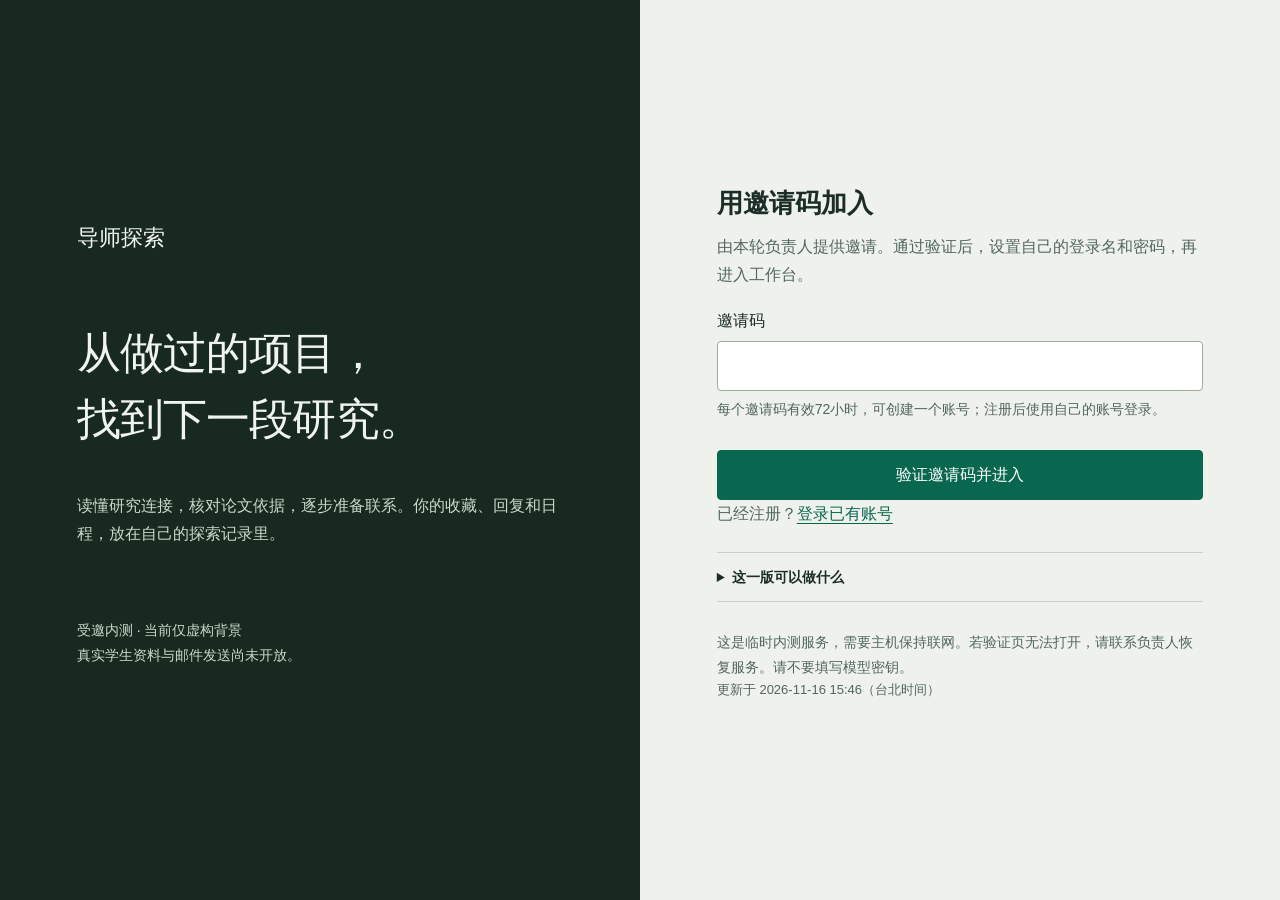
==== commit 9e2b7053: "Require one-use invitation before entering private workspace" ====
--- a/index.html
+++ b/index.html
@@ -1,6 +1,6 @@
 <!doctype html>
 <html lang="zh-Hans"><head><meta charset="utf-8"><meta name="viewport" content="width=device-width,initial-scale=1">
-<meta name="robots" content="noindex,nofollow"><meta name="referrer" content="no-referrer"><link rel="icon" href="data:,">
+<meta name="robots" content="noindex,nofollow"><meta name="referrer" content="strict-origin"><link rel="icon" href="data:,">
 <meta http-equiv="Content-Security-Policy" content="default-src 'none'; style-src 'self'; img-src data:; base-uri 'none'; form-action https://lived-reuters-randy-circular.trycloudflare.com">
 <title>邀请码入口 · 导师探索</title><link rel="stylesheet" href="./entry.css"></head>
 <body><a class="skip-link" href="#invite-form">跳到邀请码</a><main class="access-layout">
@@ -16,4 +16,4 @@
 <details><summary>这一版可以做什么</summary><p>探索导师与论文、收藏、记录联系和回复、安排日历、准备并导出联系信草稿。</p>
 <p>当前开放两个既有虚构示例。SPAD、SRAM、PLL新版本验证尚未全部完成，完成后再加入。</p></details>
 <p class="access-help">这是临时内测服务，需要主机保持联网。若验证页无法打开，请联系负责人恢复服务。请不要填写模型密钥。</p>
-<p class="entry-version">更新于 2026-11-16 15:42（台北时间）</p></section></main></body></html>+<p class="entry-version">更新于 2026-11-16 15:46（台北时间）</p></section></main></body></html>
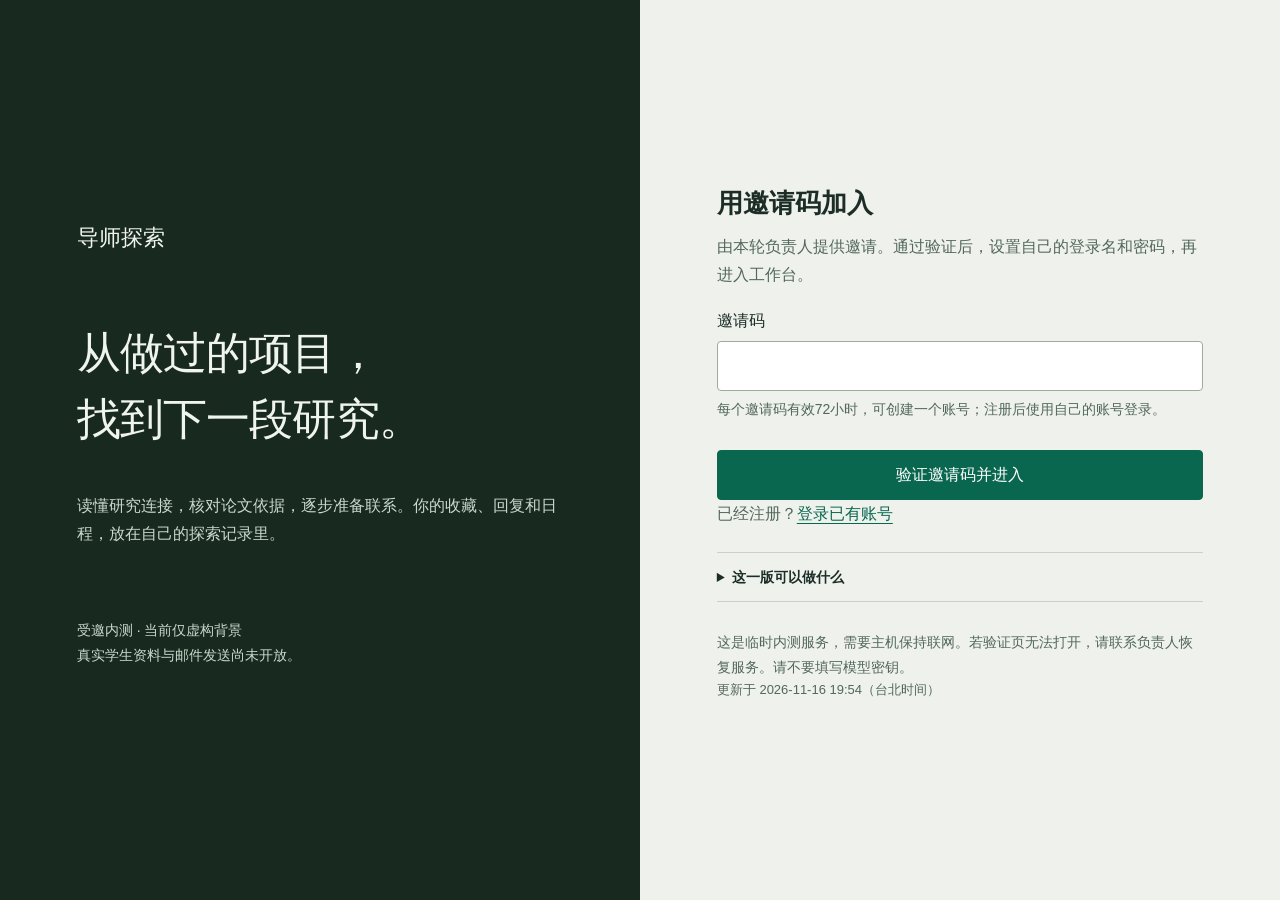
==== commit c01b19ef: "Route invitation entry to the current reviewed workspace" ====
--- a/index.html
+++ b/index.html
@@ -1,19 +1,19 @@
 <!doctype html>
 <html lang="zh-Hans"><head><meta charset="utf-8"><meta name="viewport" content="width=device-width,initial-scale=1">
 <meta name="robots" content="noindex,nofollow"><meta name="referrer" content="strict-origin"><link rel="icon" href="data:,">
-<meta http-equiv="Content-Security-Policy" content="default-src 'none'; style-src 'self'; img-src data:; base-uri 'none'; form-action https://lived-reuters-randy-circular.trycloudflare.com">
+<meta http-equiv="Content-Security-Policy" content="default-src 'none'; style-src 'self'; img-src data:; base-uri 'none'; form-action https://diy-greatly-circus-file.trycloudflare.com">
 <title>邀请码入口 · 导师探索</title><link rel="stylesheet" href="./entry.css"></head>
 <body><a class="skip-link" href="#invite-form">跳到邀请码</a><main class="access-layout">
 <section class="access-intro"><a class="wordmark" href="./">导师探索</a><h1>从做过的项目，<br>找到下一段研究。</h1>
 <p>读懂研究连接，核对论文依据，逐步准备联系。你的收藏、回复和日程，放在自己的探索记录里。</p>
 <p class="intro-note">受邀内测 · 当前仅虚构背景<br>真实学生资料与邮件发送尚未开放。</p></section>
 <section class="access-form-wrap"><h2>用邀请码加入</h2><p>由本轮负责人提供邀请。通过验证后，设置自己的登录名和密码，再进入工作台。</p>
-<form id="invite-form" action="https://lived-reuters-randy-circular.trycloudflare.com/join" method="post" autocomplete="off">
+<form id="invite-form" action="https://diy-greatly-circus-file.trycloudflare.com/join" method="post" autocomplete="off">
 <label for="invite">邀请码</label><input id="invite" name="invite" required minlength="30" maxlength="100" pattern="[A-Za-z0-9_-]{30,100}" autocomplete="off" spellcheck="false" aria-describedby="invite-note">
 <p id="invite-note" class="field-note">每个邀请码有效72小时，可创建一个账号；注册后使用自己的账号登录。</p>
 <button class="primary" type="submit">验证邀请码并进入</button></form>
-<p class="return-link">已经注册？<a href="https://lived-reuters-randy-circular.trycloudflare.com/">登录已有账号</a></p>
+<p class="return-link">已经注册？<a href="https://diy-greatly-circus-file.trycloudflare.com/">登录已有账号</a></p>
 <details><summary>这一版可以做什么</summary><p>探索导师与论文、收藏、记录联系和回复、安排日历、准备并导出联系信草稿。</p>
 <p>当前开放两个既有虚构示例。SPAD、SRAM、PLL新版本验证尚未全部完成，完成后再加入。</p></details>
 <p class="access-help">这是临时内测服务，需要主机保持联网。若验证页无法打开，请联系负责人恢复服务。请不要填写模型密钥。</p>
-<p class="entry-version">更新于 2026-11-16 15:46（台北时间）</p></section></main></body></html>+<p class="entry-version">更新于 2026-11-16 19:54（台北时间）</p></section></main></body></html>
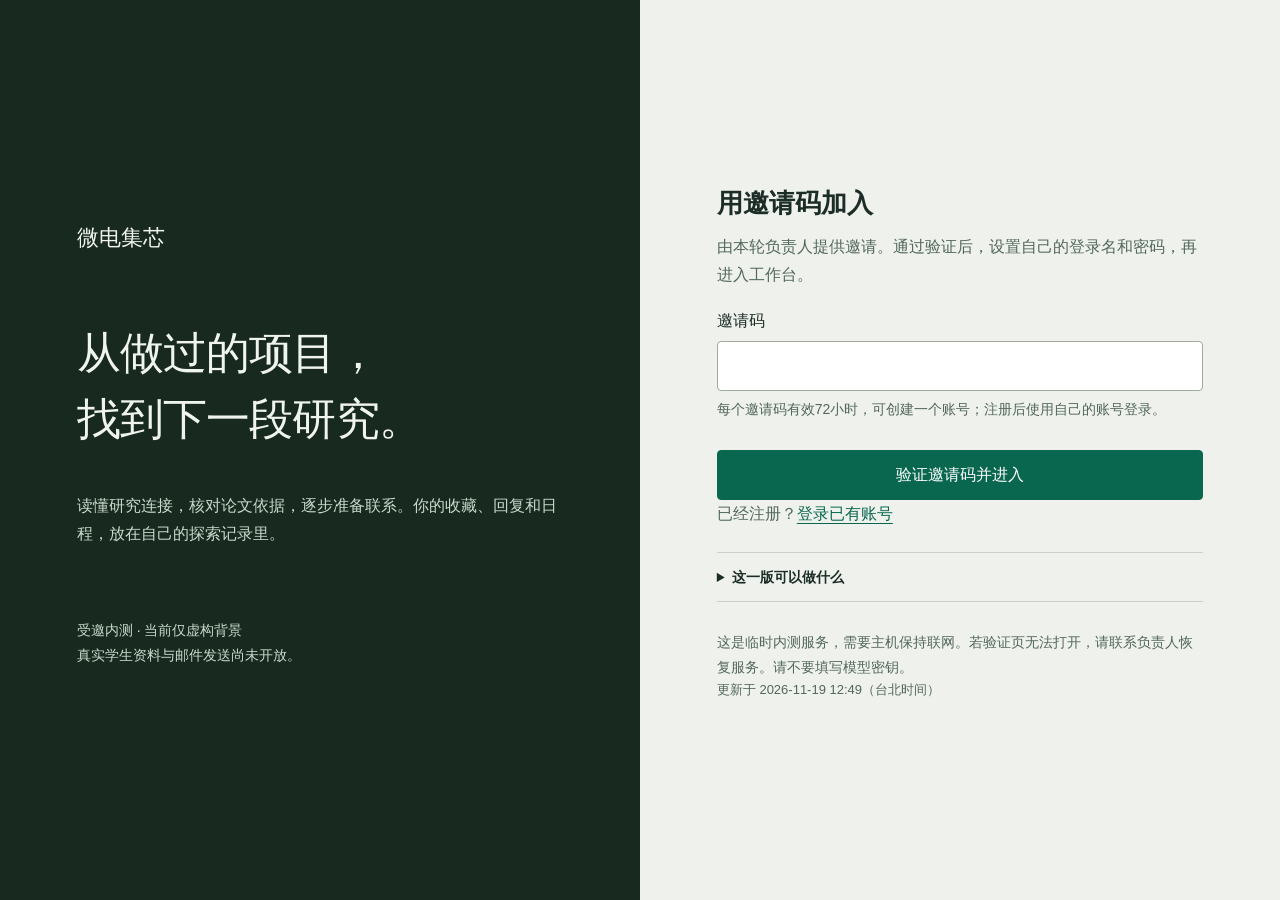
==== commit c8d91bf0: "Brand the invitation entry as 微电集芯" ====
--- a/index.html
+++ b/index.html
@@ -2,9 +2,9 @@
 <html lang="zh-Hans"><head><meta charset="utf-8"><meta name="viewport" content="width=device-width,initial-scale=1">
 <meta name="robots" content="noindex,nofollow"><meta name="referrer" content="strict-origin"><link rel="icon" href="data:,">
 <meta http-equiv="Content-Security-Policy" content="default-src 'none'; style-src 'self'; img-src data:; base-uri 'none'; form-action https://diy-greatly-circus-file.trycloudflare.com">
-<title>邀请码入口 · 导师探索</title><link rel="stylesheet" href="./entry.css"></head>
+<title>微电集芯 · 邀请码入口</title><link rel="stylesheet" href="./entry.css"></head>
 <body><a class="skip-link" href="#invite-form">跳到邀请码</a><main class="access-layout">
-<section class="access-intro"><a class="wordmark" href="./">导师探索</a><h1>从做过的项目，<br>找到下一段研究。</h1>
+<section class="access-intro"><a class="wordmark" href="./">微电集芯</a><h1>从做过的项目，<br>找到下一段研究。</h1>
 <p>读懂研究连接，核对论文依据，逐步准备联系。你的收藏、回复和日程，放在自己的探索记录里。</p>
 <p class="intro-note">受邀内测 · 当前仅虚构背景<br>真实学生资料与邮件发送尚未开放。</p></section>
 <section class="access-form-wrap"><h2>用邀请码加入</h2><p>由本轮负责人提供邀请。通过验证后，设置自己的登录名和密码，再进入工作台。</p>
@@ -14,6 +14,6 @@
 <button class="primary" type="submit">验证邀请码并进入</button></form>
 <p class="return-link">已经注册？<a href="https://diy-greatly-circus-file.trycloudflare.com/">登录已有账号</a></p>
 <details><summary>这一版可以做什么</summary><p>探索导师与论文、收藏、记录联系和回复、安排日历、准备并导出联系信草稿。</p>
-<p>当前开放两个既有虚构示例。SPAD、SRAM、PLL新版本验证尚未全部完成，完成后再加入。</p></details>
+<p>可在工作台打开已保存的虚构示例，查看分批推荐和每位导师的论文依据。</p></details>
 <p class="access-help">这是临时内测服务，需要主机保持联网。若验证页无法打开，请联系负责人恢复服务。请不要填写模型密钥。</p>
-<p class="entry-version">更新于 2026-11-16 19:54（台北时间）</p></section></main></body></html>+<p class="entry-version">更新于 2026-11-19 12:49（台北时间）</p></section></main></body></html>
